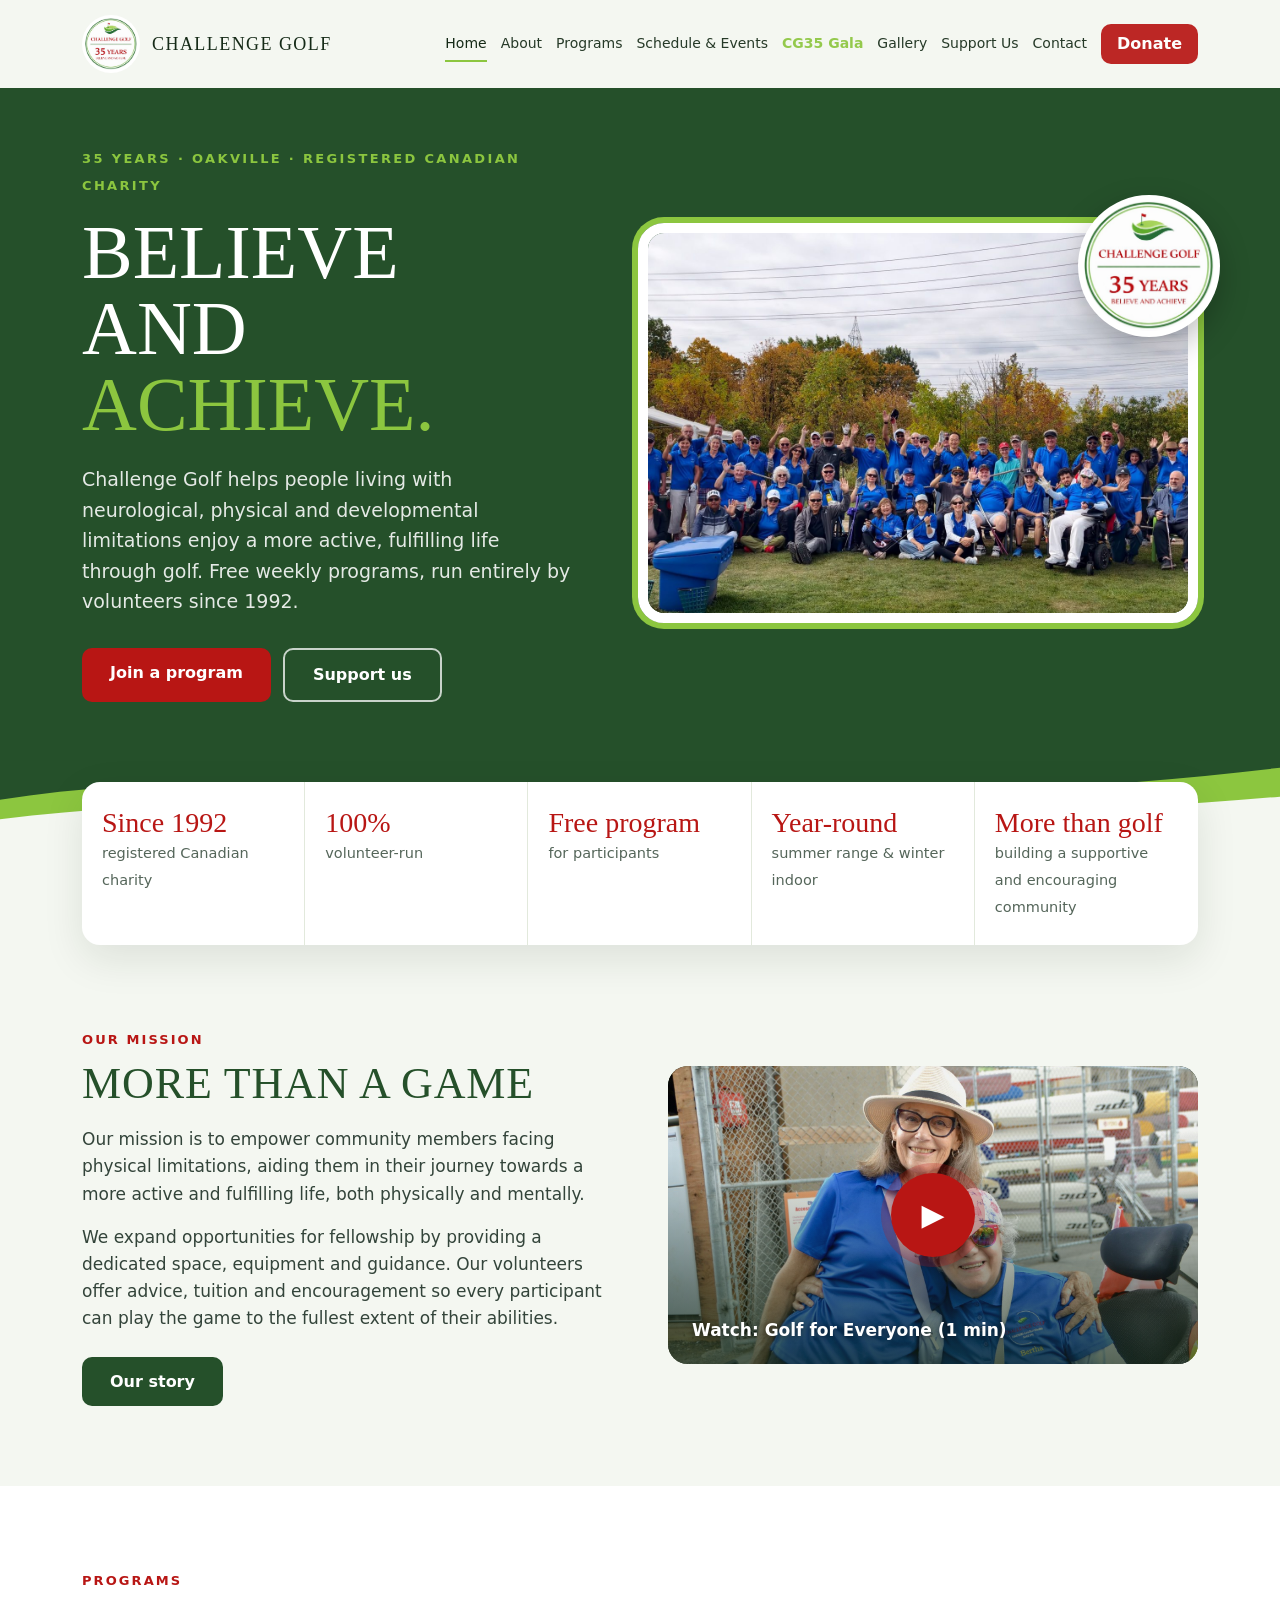
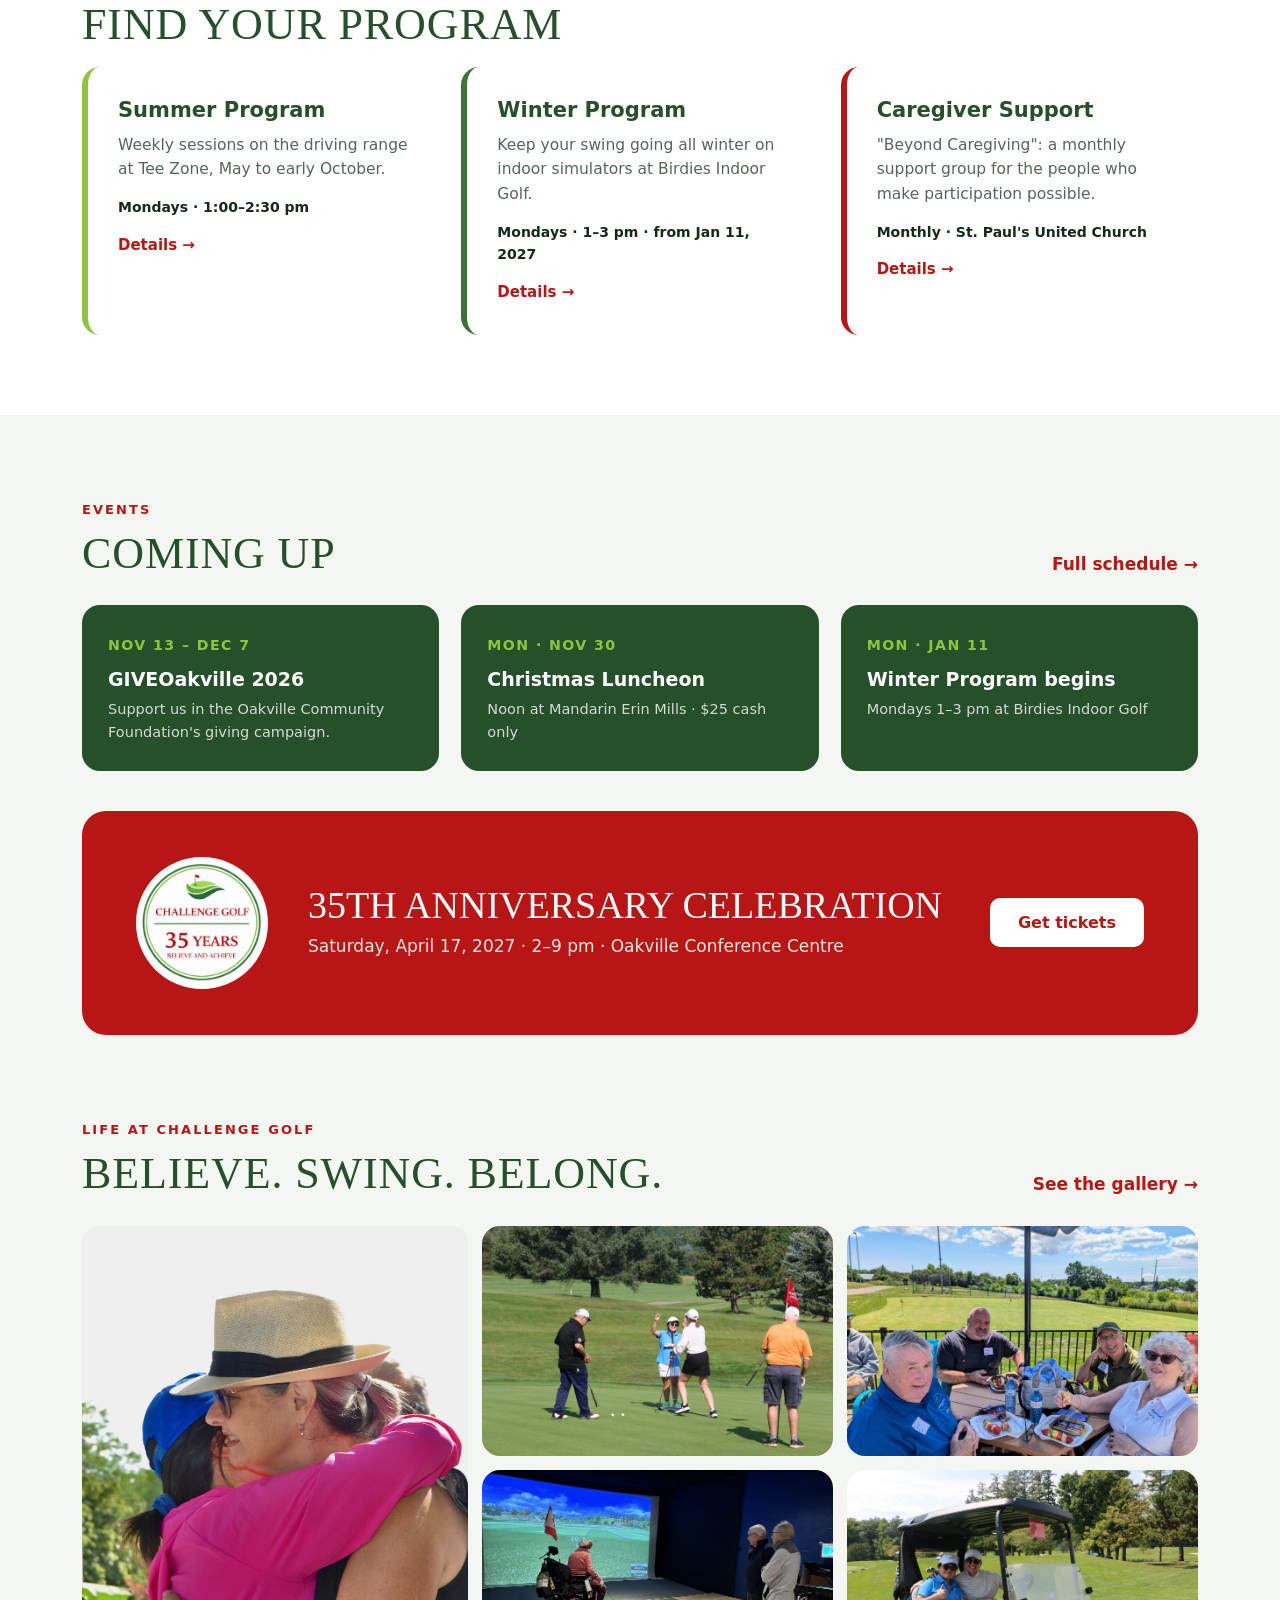
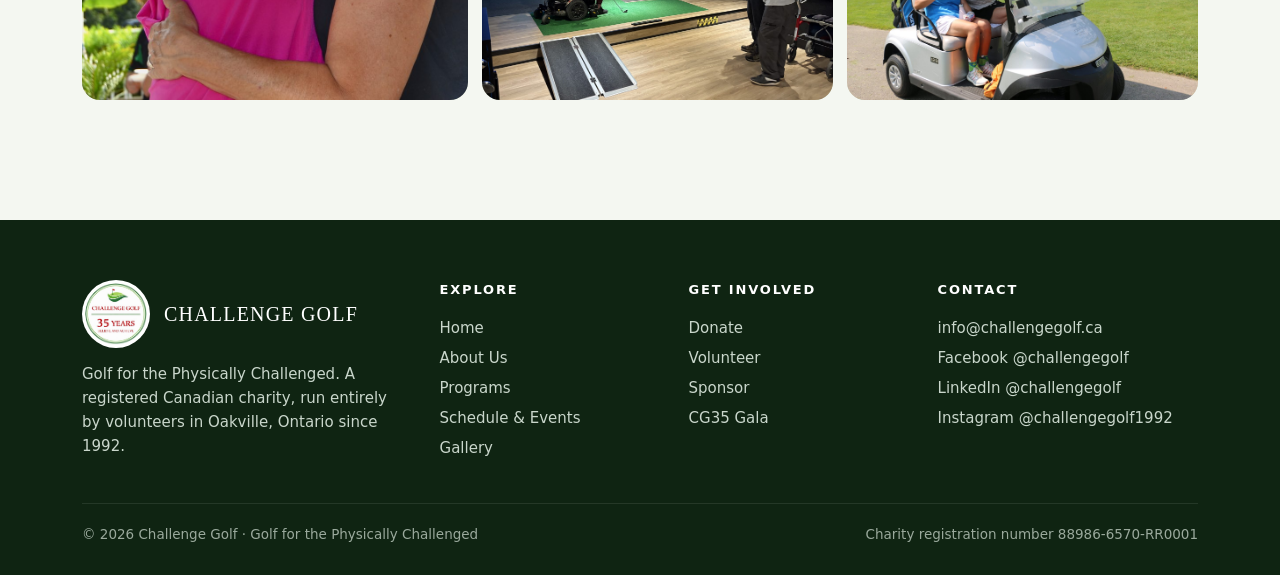
==== cgsite 10/index.html @ 6c218725 "Sticky top menu on all pages" ====
<!doctype html><html lang="en"><head><meta charset="utf-8"><meta name="viewport" content="width=device-width,initial-scale=1">
<title>Challenge Golf | Golf for the Physically Challenged, Oakville</title><meta name="description" content="Free, volunteer-led golf for adults with physical challenges in Oakville since 1992."><link rel="icon" href="img/logo.jpg"><link rel="stylesheet" href="css/style.css"></head>
<body><header class="sitehead" id="sitehead"><a class="skip" href="#main">Skip to content</a>
<div class="wrap nav"><a class="brand" href="index.html"><span class="seal"><img src="img/logo.jpg" alt="Challenge Golf 35 Years logo"></span>Challenge Golf</a>
<nav class="links" id="menu" aria-label="Main"><a href="index.html" class="on ">Home</a><a href="about.html" class="">About</a><a href="programs.html" class="">Programs</a><a href="events.html" class="">Schedule & Events</a><a href="cg35.html" class="hl">CG35 Gala</a><a href="gallery.html" class="">Gallery</a><a href="support.html" class="">Support Us</a><a href="contact.html" class="">Contact</a><a class="btn btn-red" href="support.html#donate">Donate</a></nav>
<button class="burger" aria-label="Open menu" onclick="document.getElementById('menu').classList.toggle('open')">
<svg width="30" height="30" viewBox="0 0 24 24"><path d="M4 7h16M4 12h16M4 17h16" stroke="#fff" stroke-width="2" stroke-linecap="round"/></svg></button></div></header><div class="top"><div class="wrap hero"><div><span class="kicker">35 years · Oakville · Registered Canadian charity</span>
<h1>Believe<br>and <b>achieve.</b></h1>
<p>Challenge Golf helps people living with neurological, physical and developmental limitations enjoy a more active, fulfilling life through golf. Free weekly programs, run entirely by volunteers since 1992.</p>
<div class="btns"><a class="btn btn-red" href="programs.html">Join a program</a><a class="btn btn-ghost" href="support.html">Support us</a></div></div>
<div class="ring"><div class="ph"><img src="img/photos/group-teezone.jpg" alt="Challenge Golf members waving at Tee Zone"></div><div class="s"><img src="img/logo.jpg" alt="Challenge Golf 35 Years: Believe and Achieve"></div></div></div></div><div class="swoosh"><svg viewBox="0 0 1440 140" preserveAspectRatio="none" aria-hidden="true">
<path d="M0 90 C360 10 760 150 1440 40 V140 H0Z" fill="#8cc63f"/><path d="M0 120 C420 50 820 160 1440 85 V140 H0Z" fill="#f4f7f1"/></svg></div><main id="main"><div class="wrap"><div class="stats"><div><b>Since 1992</b><span>registered Canadian charity</span></div><div><b>100%</b><span>volunteer-run</span></div>
<div><b>Free program</b><span>for participants</span></div><div><b>Year-round</b><span>summer range & winter indoor</span></div><div><b>More than golf</b><span>building a supportive and encouraging community</span></div></div></div>

<section id="mission"><div class="wrap split"><div><span class="sec-k">Our mission</span><h2>More than a game</h2>
<div class="prose"><p>Our mission is to empower community members facing physical limitations, aiding them in their journey towards a more active and fulfilling life, both physically and mentally.</p>
<p>We expand opportunities for fellowship by providing a dedicated space, equipment and guidance. Our volunteers offer advice, tuition and encouragement so every participant can play the game to the fullest extent of their abilities.</p></div>
<div class="btns" style="margin-top:24px"><a class="btn btn-green" href="about.html">Our story</a></div></div>
<a class="video" href="https://www.youtube.com/watch?v=BDqtwIrgS60" data-yt="BDqtwIrgS60" aria-label="Play video: Golf for Everyone"><img src="img/photos/hero-friends.jpg" alt="Two Challenge Golf members smiling"><span class="play" aria-hidden="true">▶</span><span class="cap">Watch: Golf for Everyone (1 min)</span></a></div></section>

<section class="white"><div class="wrap"><span class="sec-k">Programs</span><h2>Find your program</h2>
<div class="grid3">
<div class="card"><h3>Summer Program</h3><p>Weekly sessions on the driving range at Tee Zone, May to early October.</p><div class="m">Mondays · 1:00–2:30 pm</div><a class="more" href="programs.html#summer">Details →</a></div>
<div class="card g"><h3>Winter Program</h3><p>Keep your swing going all winter on indoor simulators at Birdies Indoor Golf.</p><div class="m">Mondays · 1–3 pm · from Jan 11, 2027</div><a class="more" href="programs.html#winter">Details →</a></div>
<div class="card r"><h3>Caregiver Support</h3><p>"Beyond Caregiving": a monthly support group for the people who make participation possible.</p><div class="m">Monthly · St. Paul's United Church</div><a class="more" href="programs.html#caregivers">Details →</a></div>
</div></div></section>

<section><div class="wrap"><div style="display:flex;justify-content:space-between;align-items:end;flex-wrap:wrap;gap:16px"><div><span class="sec-k">Events</span><h2 style="margin-bottom:0">Coming up</h2></div><a class="more" style="color:var(--red);font-weight:700" href="events.html">Full schedule →</a></div>
<div class="ev" style="margin-top:26px">
<a href="events.html"><small>NOV 13 – DEC 7</small><h4>GIVEOakville 2026</h4><p>Support us in the Oakville Community Foundation's giving campaign.</p></a>
<a href="events.html#christmas"><small>MON · NOV 30</small><h4>Christmas Luncheon</h4><p>Noon at Mandarin Erin Mills · $25 cash only</p></a>
<a href="programs.html#winter"><small>MON · JAN 11</small><h4>Winter Program begins</h4><p>Mondays 1–3 pm at Birdies Indoor Golf</p></a>
</div><div style="margin-top:40px"><div class="banner"><span class="seal"><img src="img/logo.jpg" alt=""></span>
<div><h3>35th Anniversary Celebration</h3><p>Saturday, April 17, 2027 · 2–9 pm · Oakville Conference Centre</p></div>
<a class="btn" href="https://ocf.fcsuite.com/erp/donate/list/event?event_date_id=2274" target="_blank" rel="noopener">Get tickets</a></div></div></div></section>

<section style="padding-top:0"><div class="wrap"><div style="display:flex;justify-content:space-between;align-items:end;flex-wrap:wrap;gap:16px"><div><span class="sec-k">Life at Challenge Golf</span><h2 style="margin-bottom:0">Believe. Swing. Belong.</h2></div><a style="color:var(--red);font-weight:700" href="gallery.html">See the gallery →</a></div>
<div class="mosaic"><div class="m1"><div class="photo" style="height:100%"><img src="img/photos/hug.jpg" alt="mosaic swing" style="width:100%;height:100%;object-fit:cover;object-position:50% 35%"></div></div><div class="m2"><div class="photo" style="height:100%"><img src="img/photos/high-five.jpg" alt="m high five" style="width:100%;height:100%;object-fit:cover;object-position:50% 45%"></div></div><div class="m3"><div class="photo" style="height:100%"><img src="img/photos/bbq-table.jpg" alt="m bbq" style="width:100%;height:100%;object-fit:cover;object-position:50% 45%"></div></div><div class="m4"><div class="photo" style="height:100%"><img src="img/photos/winter-ramp.jpg" alt="m winter" style="width:100%;height:100%;object-fit:cover;object-position:45% 55%"></div></div><div class="m5"><div class="photo" style="height:100%"><img src="img/photos/cart-friends.jpg" alt="m cart" style="width:100%;height:100%;object-fit:cover;object-position:50% 45%"></div></div></div></div></section>

</main><footer><div class="wrap"><div class="cols">
<div><div class="fbrand"><span class="seal"><img src="img/logo.jpg" alt=""></span>Challenge Golf</div>
<p style="margin-top:14px;max-width:320px">Golf for the Physically Challenged. A registered Canadian charity, run entirely by volunteers in Oakville, Ontario since 1992.</p></div>
<div><h5>Explore</h5><a href="index.html">Home</a><a href="about.html">About Us</a><a href="programs.html">Programs</a><a href="events.html">Schedule &amp; Events</a><a href="gallery.html">Gallery</a></div>
<div><h5>Get involved</h5><a href="support.html#donate">Donate</a><a href="support.html#volunteer">Volunteer</a><a href="support.html#sponsor">Sponsor</a><a href="cg35.html">CG35 Gala</a></div>
<div><h5>Contact</h5><a href="mailto:info@challengegolf.ca">info@challengegolf.ca</a><a href="https://www.facebook.com/profile.php?id=61550304226608" target="_blank" rel="noopener">Facebook @challengegolf</a><a href="https://www.linkedin.com/company/challengegolf" target="_blank" rel="noopener">LinkedIn @challengegolf</a><a href="https://www.instagram.com/challengegolf1992" target="_blank" rel="noopener">Instagram @challengegolf1992</a></div>
</div><div class="legal"><span>© 2026 Challenge Golf · Golf for the Physically Challenged</span><span>Charity registration number 88986-6570-RR0001</span></div></div></footer><script>
(function(){var h=document.getElementById('sitehead');function f(){h.classList.toggle('scrolled',window.scrollY>40)}window.addEventListener('scroll',f,{passive:true});f();})();
document.querySelectorAll('.video[data-yt]').forEach(function(v){v.addEventListener('click',function(e){
 e.preventDefault();var f=document.createElement('iframe');
 f.src='https://www.youtube-nocookie.com/embed/'+v.dataset.yt+'?autoplay=1&rel=0';
 f.title=v.getAttribute('aria-label');f.allow='autoplay; encrypted-media; picture-in-picture; fullscreen';f.allowFullscreen=true;
 v.classList.add('playing');v.replaceChildren(f);});});
</script></body></html>
---- cgsite 10/css/style.css ----
/* Challenge Golf — "Bold Green" theme. Colours sampled from the 35th logo. */
:root{
  --red:#b81614; --red-d:#8f100f; --green:#3c7437; --green-d:#25502a; --lime:#8cc63f;
  --bg:#f4f7f1; --ink:#152a17; --muted:#55665a; --line:#e2e9dc; --white:#fff;
  --serif:'TeX Gyre Termes','Times New Roman',Georgia,serif;
  --sans:Inter,system-ui,-apple-system,'Segoe UI',Roboto,sans-serif;
}
*{box-sizing:border-box;margin:0;padding:0}
html{scroll-behavior:smooth}
body{font-family:var(--sans);background:var(--bg);color:var(--ink);line-height:1.6;font-size:17px}
a{color:inherit;text-decoration:none}
img{max-width:100%;display:block}
.wrap{max-width:1180px;margin:0 auto;padding:0 32px}
.skip{position:absolute;left:-999px}.skip:focus{left:16px;top:16px;background:#fff;padding:8px 12px;z-index:99}

/* buttons */
.btn{display:inline-block;padding:15px 28px;border-radius:10px;font-weight:700;font-size:16px;line-height:1.2;transition:transform .15s,background .15s}
.btn:hover{transform:translateY(-1px)}
.btn-red{background:var(--red);color:#fff}.btn-red:hover{background:var(--red-d)}
.btn-ghost{border:2px solid rgba(255,255,255,.75);color:#fff}
.btn-green{background:var(--green-d);color:#fff}
.btn-outline{border:2px solid var(--green);color:var(--green-d)}
.btns{display:flex;gap:12px;flex-wrap:wrap}

/* header */
.top{background:var(--green-d);color:#fff}
.nav{display:flex;justify-content:space-between;align-items:center;height:88px;gap:20px}
.brand{display:flex;align-items:center;gap:14px;font-family:var(--serif);font-size:22px;letter-spacing:.08em;text-transform:uppercase;white-space:nowrap}
.brand .seal{flex:none;background:#fff;border-radius:50%;padding:3px}
.brand img{width:58px;height:58px;border-radius:50%}
.links{display:flex;gap:24px;align-items:center;font-size:15px;font-weight:500}
.links a{opacity:.92;padding:6px 0;border-bottom:2px solid transparent}
.links a:hover,.links a.on{opacity:1;border-color:var(--lime)}
.links a.hl{color:var(--lime);font-weight:700}
.links .btn{padding:11px 22px;border:0}
.burger{display:none;background:none;border:0;color:#fff;cursor:pointer}

/* home hero */
.hero{display:grid;grid-template-columns:1.1fr 1fr;gap:50px;align-items:center;padding-top:56px;padding-bottom:130px}
.kicker{color:var(--lime);font-weight:700;letter-spacing:.18em;font-size:13px;text-transform:uppercase}
.hero h1{font-family:var(--serif);font-size:76px;line-height:1;font-weight:400;text-transform:uppercase;margin:16px 0 0}
.hero h1 b{color:var(--lime);font-weight:400}
.hero p{font-size:19px;opacity:.88;max-width:490px;margin:22px 0 32px}
.ring{position:relative;width:470px;height:470px;margin-left:auto}
.ring .ph{position:absolute;inset:0;border-radius:50%;overflow:hidden;border:10px solid #fff;box-shadow:0 0 0 6px var(--lime)}
.ring .s{position:absolute;right:-18px;top:-10px;background:#fff;border-radius:50%;padding:6px;box-shadow:0 12px 30px rgba(0,0,0,.25)}
.ring .s img{width:150px;height:150px;border-radius:50%}

/* inner page hero */
.phero{padding-top:46px;padding-bottom:120px}
.phero h1{font-family:var(--serif);font-size:58px;font-weight:400;text-transform:uppercase;line-height:1.05;margin-top:10px}
.phero p{font-size:19px;opacity:.88;max-width:640px;margin-top:14px}
.crumb{font-size:14px;opacity:.7}

.swoosh{height:90px;margin-top:-90px;position:relative}
.swoosh svg{display:block;width:100%;height:100%}

/* photo placeholder */
.photo{position:relative;overflow:hidden;background:#dfead3}
.photo svg{width:100%;height:100%;display:block}
.photo .tag{position:absolute;left:50%;bottom:14px;transform:translateX(-50%);background:rgba(255,255,255,.92);color:var(--ink);font-size:12px;padding:5px 12px;border-radius:99px;white-space:nowrap}

/* stats */
.stats{display:grid;grid-template-columns:repeat(5,1fr);background:#fff;border-radius:18px;margin-top:-50px;position:relative;box-shadow:0 14px 40px rgba(21,42,23,.1)}
.stats div{padding:24px 20px;border-right:1px solid var(--line)}.stats div:last-child{border:0}
.stats b{display:block;font-family:var(--serif);font-size:28px;color:var(--red);font-weight:400;line-height:1.2;white-space:nowrap}
.stats span{font-size:14.5px;color:var(--muted)}

/* sections */
section{padding:80px 0}
.sec-k{color:var(--red);font-weight:700;letter-spacing:.16em;font-size:13px;text-transform:uppercase}
h2{font-family:var(--serif);font-size:44px;font-weight:400;text-transform:uppercase;color:var(--green-d);line-height:1.1;margin:8px 0 18px;letter-spacing:.02em}
h3{color:var(--green-d);font-size:21px;line-height:1.3}
.lead{font-size:19px;color:var(--muted);max-width:720px}
.prose p{margin-bottom:16px;color:#33443a}
.prose p:last-child{margin-bottom:0}
.split{display:grid;grid-template-columns:1fr 1fr;gap:56px;align-items:center}
.split.top-align{align-items:start}
.rounded{border-radius:22px;overflow:hidden}
.white{background:#fff}
.center{text-align:center}.center .lead{margin:0 auto}

/* cards */
.grid3{display:grid;grid-template-columns:repeat(3,1fr);gap:22px}
.grid2{display:grid;grid-template-columns:repeat(2,1fr);gap:22px}
.card{background:#fff;border-radius:18px;padding:30px;border-left:6px solid var(--lime)}
.card.g{border-color:var(--green)}.card.r{border-color:var(--red)}
.card p{color:var(--muted);font-size:15.5px;margin:8px 0 14px}
.card .m{font-size:14px;font-weight:700}
.card .more{display:inline-block;margin-top:14px;color:var(--red);font-weight:700;font-size:15px}

.pcard{background:#fff;border-radius:22px;overflow:hidden;display:grid;grid-template-columns:420px 1fr;margin-bottom:28px}
.pcard .photo{min-height:340px}
.pcard .body{padding:40px}
.pcard h3{font-family:var(--serif);font-size:32px;font-weight:400;text-transform:uppercase}
.facts{display:grid;gap:10px;margin:18px 0 22px}
.facts div{display:grid;grid-template-columns:110px 1fr;font-size:16px}
.facts dt,.facts em{font-style:normal;color:var(--red);font-weight:700;font-size:13px;letter-spacing:.1em;text-transform:uppercase;padding-top:3px}

.chip{display:inline-block;background:#eaf4dc;color:var(--green-d);font-weight:700;font-size:13px;border-radius:99px;padding:5px 12px}
.chip.red{background:#fbe5e4;color:var(--red)}

/* events */
.ev{display:grid;grid-template-columns:repeat(3,1fr);gap:22px}
.ev a,.ev div.e{background:var(--green-d);color:#fff;border-radius:18px;padding:26px;display:block}
.ev small{color:var(--lime);font-weight:700;letter-spacing:.1em}
.ev h4{font-size:19px;margin:6px 0 4px}.ev p{opacity:.8;font-size:14.5px}
.erow{background:#fff;border-radius:20px;display:grid;grid-template-columns:120px 1fr 300px;gap:30px;padding:30px;margin-bottom:20px;align-items:center}
.date{background:var(--green-d);color:#fff;border-radius:16px;text-align:center;padding:14px 0}
.date small{display:block;color:var(--lime);font-weight:700;letter-spacing:.14em;font-size:13px}
.date b{font-family:var(--serif);font-size:40px;font-weight:400;line-height:1.1}
.date span{display:block;font-size:12px;opacity:.75}
.erow h3{font-family:var(--serif);font-size:28px;font-weight:400;text-transform:uppercase}
.erow p{color:var(--muted);margin-top:6px}
.erow .photo{height:170px;border-radius:14px}

/* banner */
.banner{background:var(--red);color:#fff;border-radius:24px;padding:46px 54px;display:grid;grid-template-columns:auto 1fr auto;gap:40px;align-items:center}
.banner .seal{justify-self:start;width:max-content;background:#fff;border-radius:50%;padding:6px}.banner .seal img{width:120px;height:120px;border-radius:50%}
.banner h3{color:#fff;font-family:var(--serif);font-size:38px;font-weight:400;text-transform:uppercase;line-height:1.1}
.banner p{opacity:.9;margin-top:6px}
.banner .btn{background:#fff;color:var(--red)}
.banner.green{background:var(--green-d)}
.banner.green .btn{background:var(--red);color:#fff}

/* CG35 */
.cg-hero{display:grid;grid-template-columns:auto 1fr;gap:56px;align-items:center;padding-top:40px;padding-bottom:120px}
.cg-hero .seal{background:#fff;border-radius:50%;padding:10px;box-shadow:0 0 0 6px var(--lime)}
.cg-hero .seal img{width:260px;height:260px;border-radius:50%}
.ticket{background:#fff;border-radius:20px;padding:34px;box-shadow:0 14px 40px rgba(21,42,23,.08)}
.ticket .row{display:flex;justify-content:space-between;padding:14px 0;border-bottom:1px solid var(--line)}
.ticket .row:last-of-type{border:0}
.ticket .row span{color:var(--muted)}
.tiers{display:grid;grid-template-columns:repeat(4,1fr);gap:18px}
.tier{background:#fff;border-radius:18px;padding:26px;border-top:6px solid var(--lime)}
.tier:nth-child(2){border-color:#c0c0c0}.tier:nth-child(3){border-color:#d4a73c}.tier:nth-child(4){border-color:var(--red)}
.tier b{display:block;font-family:var(--serif);font-size:24px;font-weight:400;color:var(--green-d);text-transform:uppercase}
.tier p{color:var(--muted);font-size:15px;margin-top:6px}

/* gallery */
.albums{display:grid;grid-template-columns:repeat(3,1fr);gap:22px}
.album{background:#fff;border-radius:18px;overflow:hidden}
.album .photo{height:220px}
.album .b{padding:20px 22px}
.album .b span{color:var(--muted);font-size:14.5px}
.video{position:relative;isolation:isolate;border-radius:20px;overflow:hidden;background:#0f2412;aspect-ratio:16/9;display:grid;place-items:center;color:#fff}
.video .play{width:84px;height:84px;border-radius:50%;background:var(--red);display:grid;place-items:center;font-size:30px;box-shadow:0 0 0 10px rgba(184,22,20,.25)}
.video .cap{position:absolute;left:24px;bottom:20px;font-weight:600}

/* support */
.help{display:grid;grid-template-columns:repeat(4,1fr);gap:20px}
.help a{background:#fff;border-radius:18px;padding:28px;display:block;border-top:6px solid var(--lime)}
.help a:nth-child(1){border-color:var(--red)}
.help .ic{width:52px;height:52px;border-radius:50%;background:#eaf4dc;display:grid;place-items:center;margin-bottom:14px}
.help p{color:var(--muted);font-size:15px;margin-top:6px}
.why{display:grid;grid-template-columns:repeat(3,1fr);gap:22px;margin-top:26px}
.why div{background:#f4f7f1;border-radius:16px;padding:24px}
.why b{color:var(--green-d);display:block;margin-bottom:4px}
.why span{color:var(--muted);font-size:15px}
ul.ticks{list-style:none;display:grid;gap:10px;margin:16px 0}
ul.ticks li{padding-left:30px;position:relative;color:#33443a}
ul.ticks li:before{content:"";position:absolute;left:0;top:6px;width:16px;height:16px;border-radius:50%;background:var(--lime);box-shadow:inset 0 0 0 4px #fff,0 0 0 2px var(--lime)}
.logos{display:grid;grid-template-columns:repeat(5,1fr);gap:16px}
.logos div{background:#fff;border-radius:14px;height:120px;display:grid;place-items:center;padding:14px}
.logos img{max-height:86px;width:auto;object-fit:contain}
.logos div.txt{font-family:var(--serif);color:var(--green-d);font-size:19px;text-align:center}

/* board */
.board{display:grid;grid-template-columns:repeat(4,1fr);gap:14px;margin-top:26px}
.board div{background:#fff;border-radius:14px;padding:18px 20px;font-weight:600}
.board small{display:block;color:var(--muted);font-weight:500;font-size:13.5px}
.timeline{border-left:3px solid var(--lime);margin-left:10px;padding-left:30px;display:grid;gap:26px}
.timeline div{position:relative}
.timeline div:before{content:"";position:absolute;left:-40px;top:4px;width:17px;height:17px;border-radius:50%;background:var(--green-d);box-shadow:0 0 0 4px var(--bg)}
.timeline b{font-family:var(--serif);font-size:26px;color:var(--red);font-weight:400;display:block;line-height:1.1}
.timeline p{color:#33443a;margin-top:4px}

/* contact */
form{display:grid;gap:14px}
.f{background:#fff;border:1px solid var(--line);border-radius:12px;padding:15px 16px;color:#8c998f;font-size:15.5px}
.f.tall{height:140px}
.f2{display:grid;grid-template-columns:1fr 1fr;gap:14px}
.info div{padding:16px 0;border-bottom:1px solid var(--line)}
.info small{display:block;color:var(--red);font-weight:700;font-size:12.5px;letter-spacing:.12em;text-transform:uppercase}
.map{border-radius:20px;overflow:hidden;height:300px;background:#dfead3;position:relative}

/* footer */
footer{background:#0f2412;color:#c9d6cb;padding:60px 0 30px;font-size:15px;margin-top:40px}
footer .cols{display:grid;grid-template-columns:1.5fr 1fr 1fr 1.2fr;gap:32px}
footer h5{color:#fff;font-size:13px;letter-spacing:.14em;text-transform:uppercase;margin-bottom:12px}
footer a{display:block;padding:3px 0}
footer .fbrand{display:flex;gap:14px;align-items:center;color:#fff;font-family:var(--serif);font-size:20px;text-transform:uppercase;letter-spacing:.06em}
footer .fbrand .seal{flex:none;background:#fff;border-radius:50%;padding:3px}
footer .fbrand img{width:62px;height:62px;border-radius:50%}
footer .legal{margin-top:40px;padding-top:20px;border-top:1px solid rgba(255,255,255,.12);display:flex;justify-content:space-between;gap:16px;font-size:13.5px;opacity:.75}
.note{display:inline-block;background:#fff6db;border:1px dashed #d4a73c;color:#7a5a1e;font-size:13px;padding:4px 10px;border-radius:8px}

/* phones & tablets */
@media (max-width:1180px){
  .links{display:none}.burger{display:block}
  .links.open{display:flex;position:absolute;top:88px;left:0;right:0;background:var(--green-d);flex-direction:column;align-items:flex-start;padding:20px 32px 30px;z-index:20}
}
@media (max-width:1000px){.stats b{white-space:normal;font-size:24px}.stats div{padding:20px 16px}}
@media (max-width:760px){
  body{font-size:16px}
  .wrap{padding:0 20px}
  .nav{height:74px}.brand{font-size:17px}.brand img{width:46px;height:46px}
  .hero{grid-template-columns:1fr;padding-top:30px;padding-bottom:110px;gap:36px}
  .hero h1{font-size:46px}.hero p{font-size:17px}
  .ring{width:300px;height:300px;margin:0 auto}.ring .s img{width:100px;height:100px}
  .phero{padding-top:30px;padding-bottom:100px}.phero h1{font-size:38px}
  .stats{grid-template-columns:1fr 1fr}.stats div:nth-child(2n){border-right:0}.stats div:last-child{grid-column:1/-1}.stats div{border-bottom:1px solid var(--line)}
  .stats b{font-size:26px;white-space:normal}
  section{padding:56px 0}
  h2{font-size:32px}
  .split,.grid3,.grid2,.ev,.albums,.help,.why,.tiers,.cg-hero{grid-template-columns:1fr;gap:22px}
  .pcard{grid-template-columns:1fr}.pcard .photo{min-height:220px}.pcard .body{padding:28px}
  .erow{grid-template-columns:90px 1fr;gap:18px}.erow .photo{display:none}
  .erow h3{font-size:22px}
  .banner{grid-template-columns:1fr;padding:34px 28px;gap:20px;text-align:left}
  .banner .seal img{width:90px;height:90px}.banner h3{font-size:28px}
  .cg-hero .seal img{width:180px;height:180px}
  .logos{grid-template-columns:repeat(2,1fr)}
  .board{grid-template-columns:1fr 1fr}
  .f2{grid-template-columns:1fr}
  footer .cols{grid-template-columns:1fr 1fr}
  footer .legal{flex-direction:column}
}

/* photo video thumbnails, mosaic, map */
.video img{position:absolute;inset:0;width:100%;height:100%;object-fit:cover;z-index:-2}
.video:after{content:"";position:absolute;inset:0;background:linear-gradient(180deg,rgba(15,36,18,.05) 30%,rgba(15,36,18,.7));z-index:-1}
.video .cap{text-shadow:0 1px 6px rgba(0,0,0,.5)}
.mosaic{display:grid;grid-template-columns:1.1fr 1fr 1fr;grid-template-rows:230px 230px;gap:14px;margin-top:28px}
.mosaic>div{border-radius:18px;overflow:hidden}
.mosaic .m1{grid-row:span 2}
.mosaic .photo{height:100%!important}
.map{height:auto!important;background:none!important;display:grid;gap:14px}
.map .photo{height:240px!important;border-radius:20px}
.maplink{justify-self:start}
@media (max-width:760px){.mosaic{grid-template-columns:1fr 1fr;grid-template-rows:260px 150px 150px}.mosaic .m1{grid-column:span 2;grid-row:auto}.mosaic .m5{display:none}}

/* inner page hero with photo */
.phero.has-img{display:grid;grid-template-columns:1.15fr 1fr;gap:48px;align-items:center;padding-top:34px;padding-bottom:110px}
.phimg{height:300px;border-radius:24px;overflow:hidden;border:6px solid #fff;box-shadow:0 0 0 4px var(--lime),0 20px 40px rgba(0,0,0,.25)}
.phimg img{width:100%;height:100%;object-fit:cover}
.ring .ph img{transform:scale(1.18)}
@media (max-width:760px){.phero.has-img{grid-template-columns:1fr;gap:24px;padding-bottom:96px}.phimg{height:200px}}
/* fixes: seal shape in banners, mobile footer */
.banner .seal,.cg-hero .seal{display:inline-block;width:-moz-fit-content;width:fit-content;justify-self:start;align-self:center;line-height:0}
@media (max-width:760px){footer .cols>div:first-child{grid-column:span 2}footer .fbrand{font-size:18px}}
@media (max-width:760px){.mosaic .m4{grid-column:span 2}.mosaic{grid-template-rows:260px 160px 180px}}

.grid4{display:grid;grid-template-columns:repeat(4,1fr);gap:14px;margin:28px 0 6px}.grid4 .photo{border-radius:16px}
@media (max-width:760px){.grid4{grid-template-columns:1fr 1fr}}

/* playable videos */
a.video{cursor:pointer;color:#fff}
a.video:hover .play{transform:scale(1.08)}
.video .play{transition:transform .15s}
.video.playing{background:#000}
.video.playing:after{display:none}
.video iframe{position:absolute;inset:0;width:100%;height:100%;border:0}

.timeline strong{color:var(--green-d)}
.thanks{max-width:720px;margin:28px auto 6px}.thanks .photo{border-radius:20px}.thanks p{color:var(--muted);margin-top:12px}

/* home hero: wide group photo */
.ring{width:560px;height:400px}
.ring .ph{border-radius:26px;display:block}
.ring .ph img{width:100%;height:100%;object-fit:cover;object-position:50% 85%;transform:none}
.ring .s{right:-22px;top:-28px}.ring .s img{width:130px;height:130px}
@media (max-width:760px){.ring{width:100%;height:240px}.ring .s{right:-6px;top:-22px}.ring .s img{width:84px;height:84px}}

/* ---- Nov 2026 updates ---- */
.board{gap:8px}.board div{padding:10px 16px}
.erow.nophoto{grid-template-columns:120px 1fr}
.tiers.t5{grid-template-columns:repeat(5,1fr)}
.tiers.t5 .tier:nth-child(1){border-color:#d4a73c}.tiers.t5 .tier:nth-child(2){border-color:#c0c0c0}.tiers.t5 .tier:nth-child(3){border-color:#b5793f}.tiers.t5 .tier:nth-child(4){border-color:var(--green-d)}.tiers.t5 .tier:nth-child(5){border-color:var(--lime)}
.tier small{display:block;color:var(--muted);font-size:12.5px;font-weight:700;letter-spacing:.08em;text-transform:uppercase;margin-bottom:4px}
.tier em{display:block;font-style:normal;font-weight:700;color:var(--red);font-size:22px;margin-top:4px}
.vid h3{font-family:var(--serif);font-size:26px;font-weight:400;text-transform:uppercase;color:var(--green-d);margin-top:16px}
.vid p{color:var(--muted);margin-top:6px}
.pgrid{columns:4 240px;column-gap:14px;margin-top:26px}
.pgrid a{display:block;margin-bottom:14px;break-inside:avoid;border-radius:14px;overflow:hidden}
.pgrid img{width:100%;height:auto;display:block;transition:transform .2s}.pgrid a:hover img{transform:scale(1.03)}
.logos{grid-template-columns:repeat(4,1fr);gap:18px}
.logos div{height:160px;padding:18px;box-shadow:0 4px 18px rgba(21,42,23,.06)}
.logos img{max-height:118px;max-width:100%;image-rendering:auto}
input.f,select.f,textarea.f{width:100%;font:inherit;font-size:15.5px;color:#1d2b20;display:block}
input.f::placeholder,textarea.f::placeholder{color:#8c998f}
select.f{appearance:auto}textarea.f{resize:vertical}
input.f:focus,select.f:focus,textarea.f:focus{outline:2px solid var(--lime);border-color:var(--lime)}
form{display:grid;gap:14px}
.sr{position:absolute;width:1px;height:1px;overflow:hidden;clip:rect(0 0 0 0);white-space:nowrap}
.soc a{display:block;margin-top:4px}
@media (max-width:1180px){.tiers.t5{grid-template-columns:repeat(3,1fr)}}
@media (max-width:760px){.tiers.t5{grid-template-columns:1fr}.erow.nophoto{grid-template-columns:90px 1fr}.logos{grid-template-columns:repeat(2,1fr)}.logos div{height:130px}.pgrid{columns:2 140px;column-gap:10px}.pgrid a{margin-bottom:10px}}
@media (max-width:760px){.cg-hero>div{min-width:0}.cg-hero h1{font-size:40px!important;overflow-wrap:anywhere}}
.logos{display:flex;flex-wrap:wrap;justify-content:center}.logos div{flex:0 0 calc(25% - 14px)}
@media (max-width:760px){.logos div{flex:0 0 calc(50% - 9px)}}
/* ---- round 3 ---- */
.zz{position:relative;max-width:960px;margin:40px auto 0}.zz:before{content:"";position:absolute;left:50%;top:0;bottom:0;width:4px;margin-left:-2px;background:var(--lime);border-radius:2px}
.zi{width:50%;position:relative;padding:0 36px 18px}.zi.r{margin-left:50%}
.zi:before{content:"";position:absolute;top:24px;width:18px;height:18px;border-radius:50%;background:var(--green-d);box-shadow:0 0 0 5px #fff}.zi.l:before{right:-9px}.zi.r:before{left:-9px}.zi.l{text-align:right}
.zc{background:#f4f7f1;border-radius:16px;padding:18px 22px}.zc b{font-family:var(--serif);font-size:28px;color:var(--red);font-weight:400;display:block;line-height:1.1}.zc p{color:#33443a;margin-top:6px}.zc strong{color:var(--green-d)}
.board{gap:0 24px}.board div{background:none;padding:5px 0;border-bottom:1px solid var(--line);border-radius:0}
.sched{display:grid;gap:10px;margin-top:12px}.sched div{display:grid;grid-template-columns:150px 1fr;gap:14px;background:#fff;border-radius:12px;padding:12px 16px;border-left:4px solid var(--lime)}.sched b{color:var(--red)}.sched span{color:#33443a}
.tlink{color:var(--red);font-weight:700;white-space:nowrap}
.tiers.t5 .tier:nth-child(1){border-color:var(--red)}.tiers.t5 .tier:nth-child(2){border-color:#d4a73c}.tiers.t5 .tier:nth-child(3){border-color:#c0c0c0}.tiers.t5 .tier:nth-child(4){border-color:var(--green-d)}.tiers.t5 .tier:nth-child(5){border-color:var(--lime)}
.tier b{font-size:22px}
@media (max-width:760px){.zz:before{left:9px}.zi,.zi.r{width:100%;margin-left:0;padding:0 0 16px 36px;text-align:left}.zi.l:before,.zi.r:before{left:0;right:auto}.sched div{grid-template-columns:1fr;gap:2px}}
/* ---- round 4: schedule tiles + donate cards ---- */
.tiles{display:grid;grid-template-columns:repeat(3,1fr);gap:12px;margin-top:26px}
.tile{display:flex;gap:14px;align-items:center;background:#fff;border-radius:14px;padding:12px 14px;scroll-margin-top:20px}
.tile .cal{width:64px;flex:none;border-radius:10px;overflow:hidden;text-align:center;background:#fff;border:1px solid var(--line)}
.tile .cal small{display:block;background:var(--red);color:#fff;font-weight:700;font-size:11px;padding:2px 0;letter-spacing:.1em}
.tile .cal b{display:block;font-family:var(--serif);font-size:26px;font-weight:400;color:var(--green-d);line-height:1.2}
.tile .cal span{display:block;font-size:11px;color:var(--muted);padding-bottom:3px}
.tile h4{color:var(--green-d);font-size:16px}.tile p{color:var(--muted);font-size:14px;margin-top:2px}
.tile.special{background:var(--green-d)}.tile.special h4,.tile.special p{color:#fff}.tile.special .tlink{color:#b9e27a}
.tile.off{opacity:.55}.tile.off .cal small{background:#8c998f}
.tiles.big{grid-template-columns:repeat(2,1fr)}.tiles.big .tile{background:#f4f7f1;padding:18px;align-items:flex-start}
.tiles.big .tile .cal b{font-size:22px}
.legend{margin-top:16px;color:var(--muted);font-size:14px;display:flex;gap:8px;align-items:center;flex-wrap:wrap}.legend .k{width:14px;height:14px;border-radius:4px;background:#fff;border:1px solid var(--line);display:inline-block;margin-left:10px}.legend .k:first-child{margin-left:0}.legend .k.sp{background:var(--green-d)}.legend .k.off{background:#d5dbd6}
.dh{text-align:center;color:var(--green-d);font-size:18px;margin-top:30px}
.why.four{grid-template-columns:repeat(4,1fr);margin-top:16px}
.dA{display:grid;grid-template-columns:1fr 1fr;gap:20px;margin-top:30px}
.pc{background:#f4f7f1;border-radius:20px;padding:30px;border-top:6px solid var(--lime);display:block;transition:transform .15s}.pc:hover{transform:translateY(-3px)}
.pc h3{font-family:var(--serif);font-weight:400;font-size:30px;color:var(--green-d);text-transform:uppercase}.pc p{color:var(--muted);margin:8px 0 18px}
@media (max-width:1000px){.tiles{grid-template-columns:repeat(2,1fr)}.why.four{grid-template-columns:1fr 1fr}}
@media (max-width:760px){.tiles,.tiles.big,.dA,.why.four{grid-template-columns:1fr}}
.links a{white-space:nowrap}
@media (min-width:1181px){.links{gap:18px;font-size:14.5px}.brand{font-size:20px;gap:12px}.brand img{width:52px;height:52px}}
@media (min-width:1181px) and (max-width:1300px){.links{gap:14px;font-size:14px}.brand{font-size:18px}.links .btn{padding:10px 16px}}
.ticket .sched{margin:6px 0 4px}.ticket .sched div{grid-template-columns:118px 1fr;background:#f4f7f1;padding:10px 12px;font-size:14.5px}
@media (min-width:761px) and (max-width:1180px){.ring{width:100%;max-width:560px}.ring .s{right:-6px}}
.logos img{max-height:112px;max-width:88%}
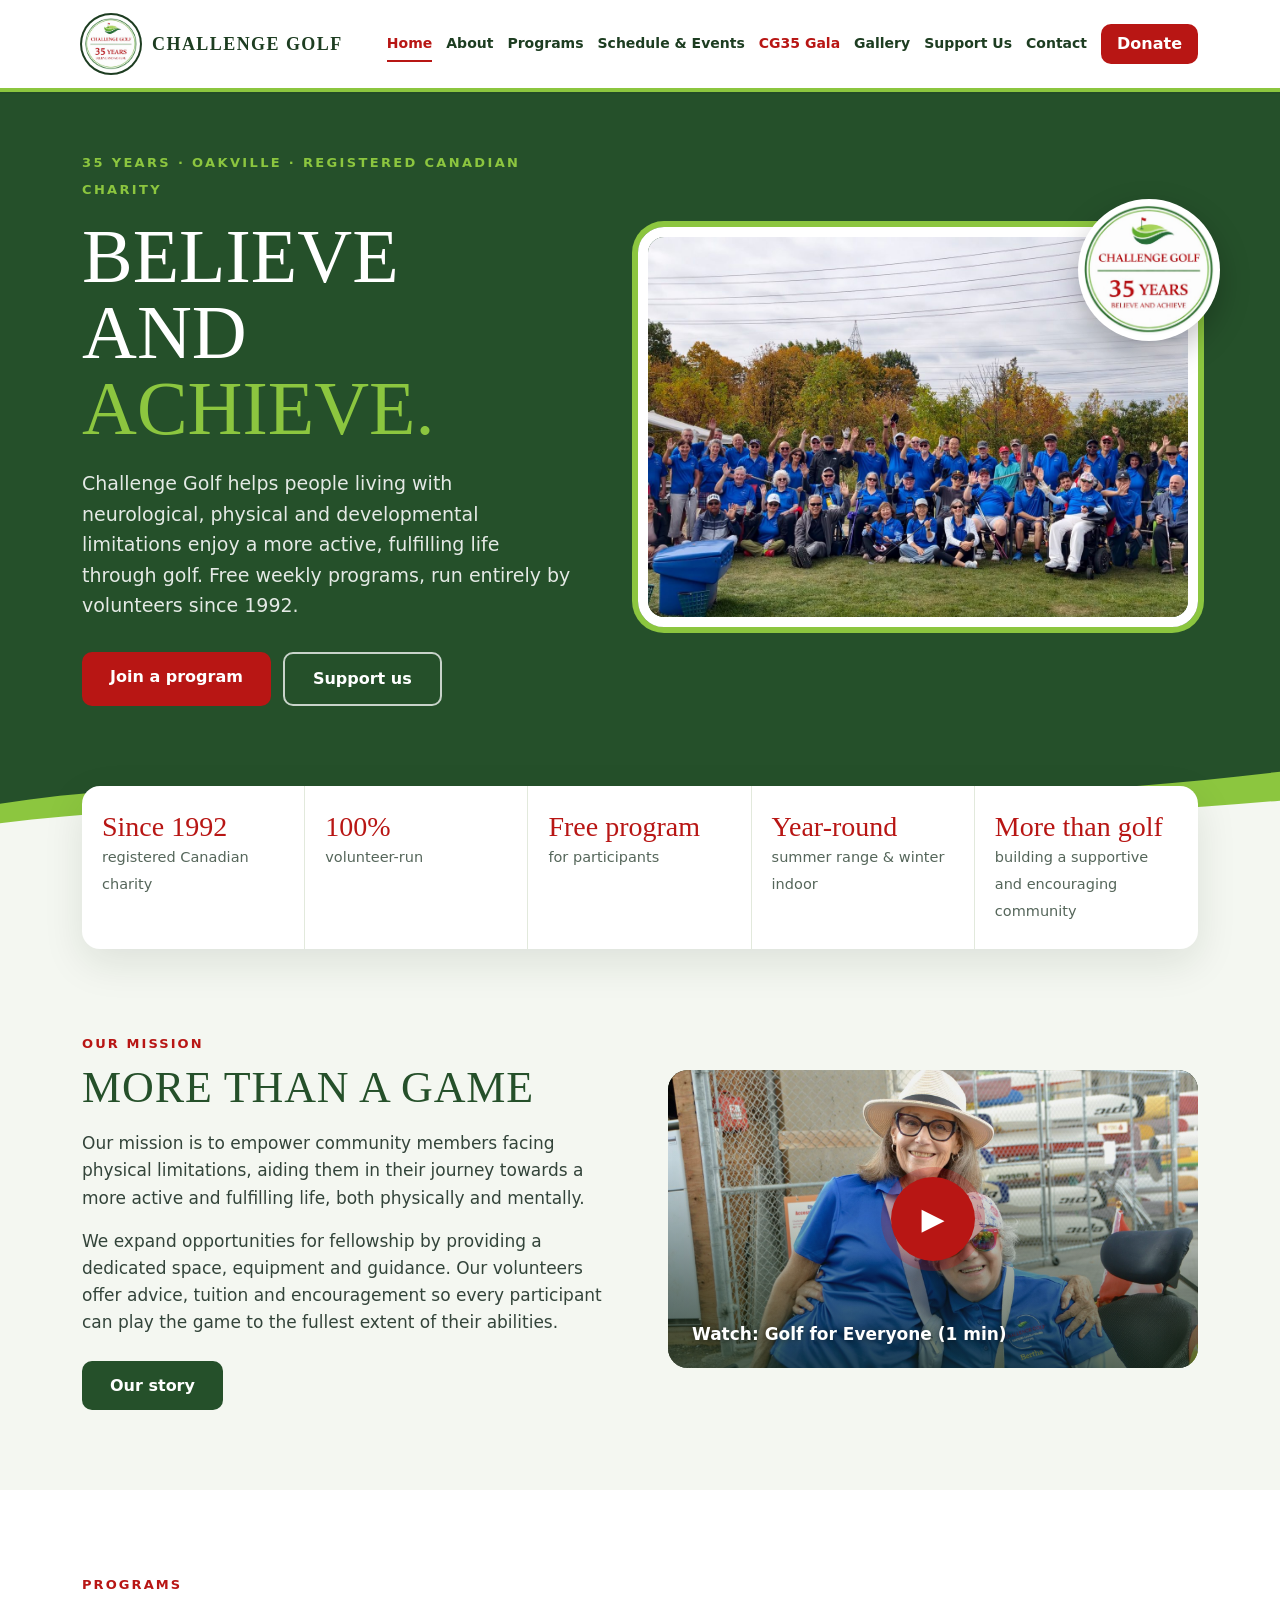
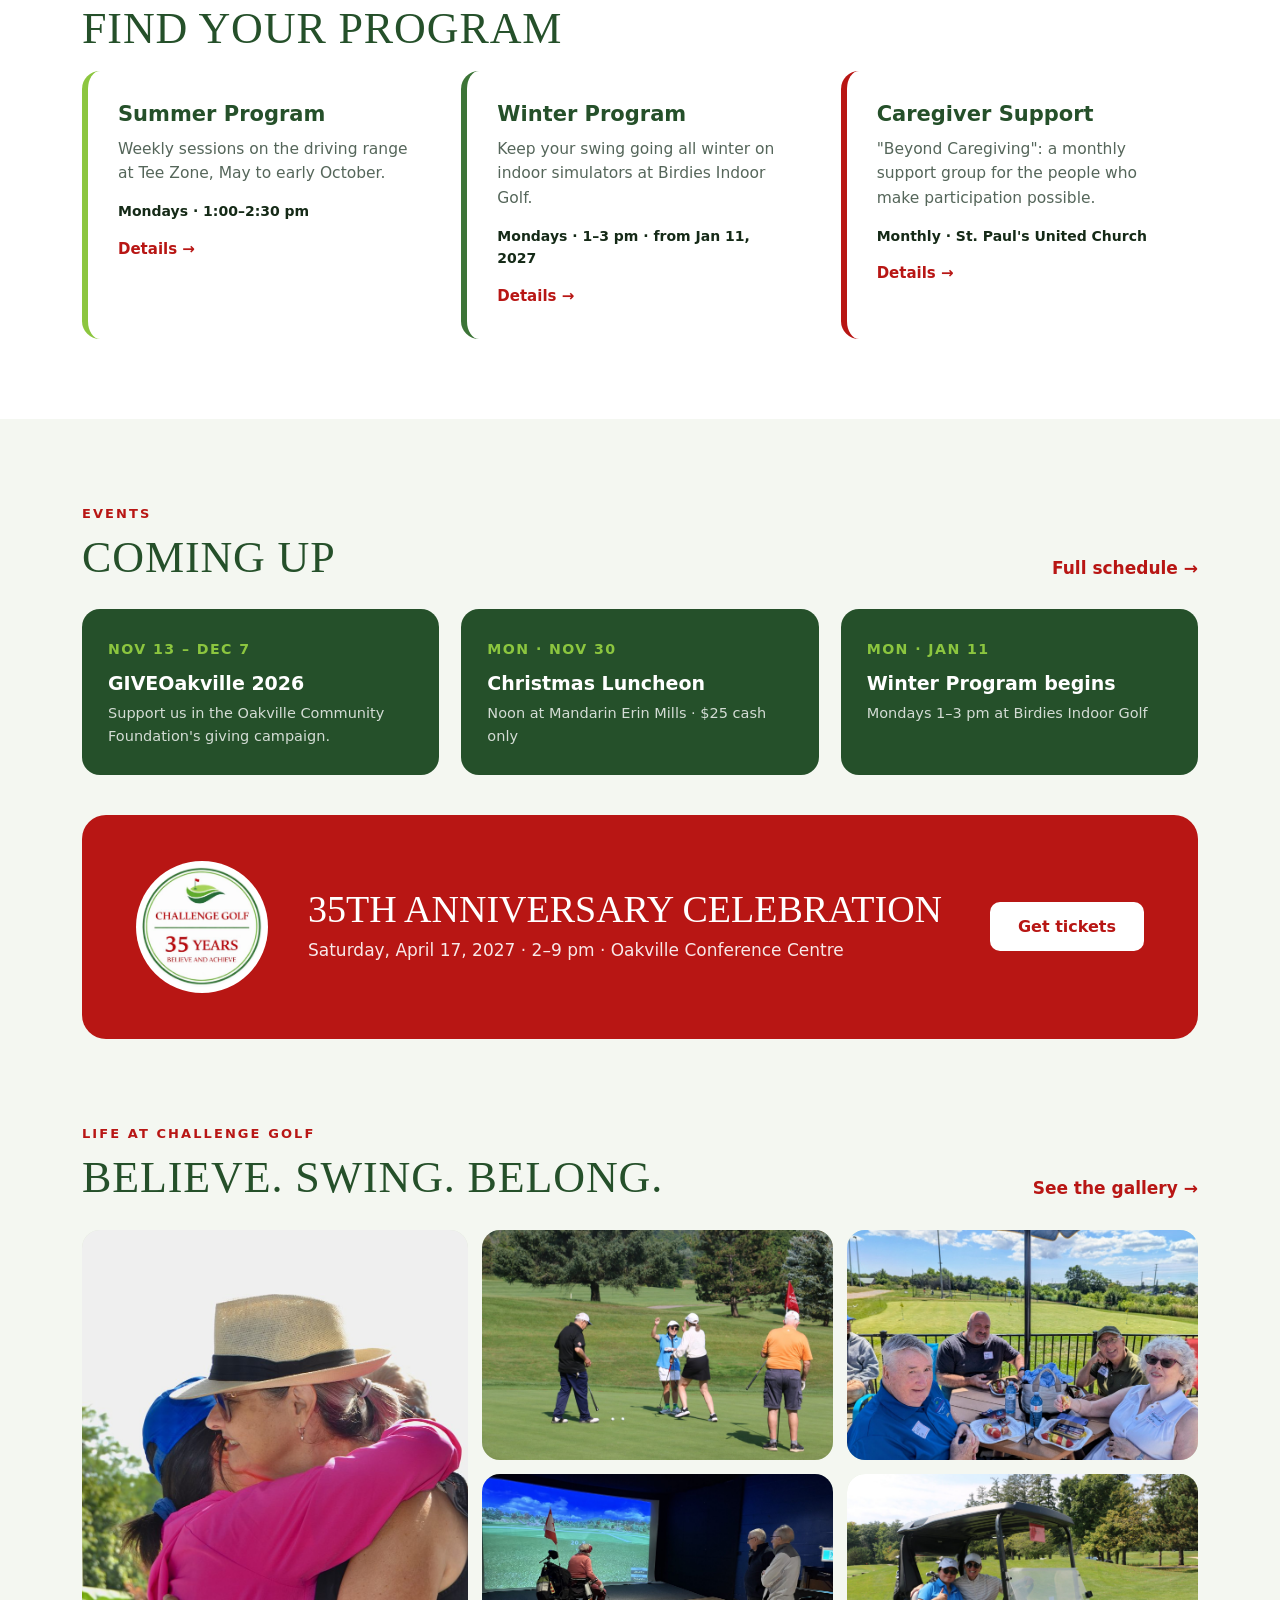
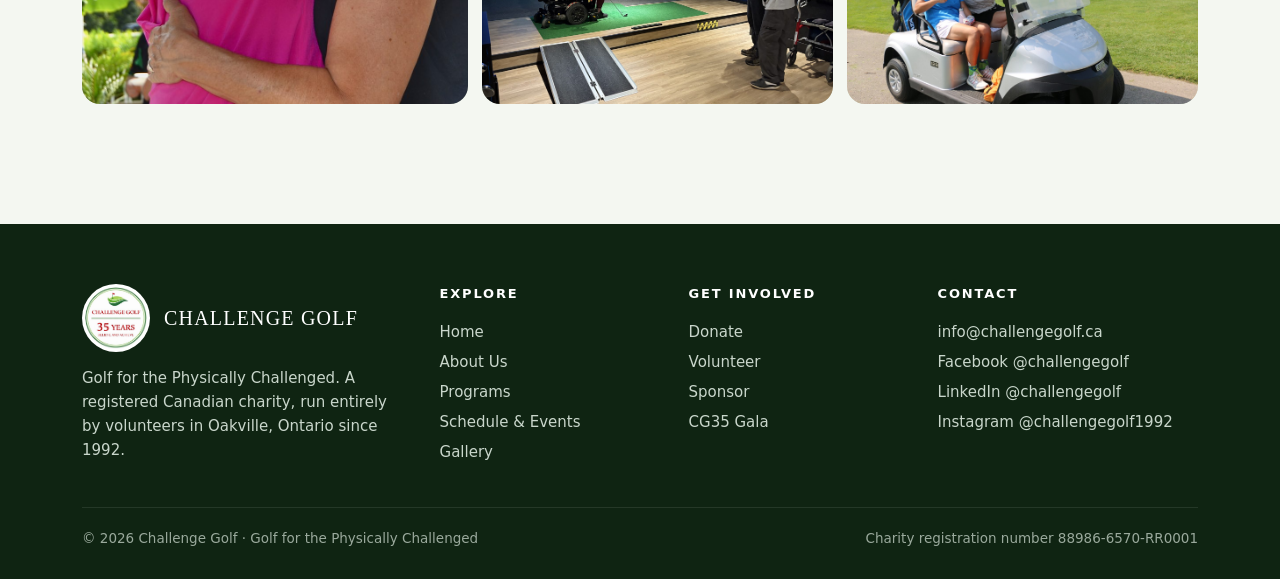
==== commit 22e27290: "Menu colours and always-fresh styles" ====
--- a/cgsite 10/index.html
+++ b/cgsite 10/index.html
@@ -1,10 +1,10 @@
 <!doctype html><html lang="en"><head><meta charset="utf-8"><meta name="viewport" content="width=device-width,initial-scale=1">
-<title>Challenge Golf | Golf for the Physically Challenged, Oakville</title><meta name="description" content="Free, volunteer-led golf for adults with physical challenges in Oakville since 1992."><link rel="icon" href="img/logo.jpg"><link rel="stylesheet" href="css/style.css"></head>
+<title>Challenge Golf | Golf for the Physically Challenged, Oakville</title><meta name="description" content="Free, volunteer-led golf for adults with physical challenges in Oakville since 1992."><link rel="icon" href="img/logo.jpg"><link rel="stylesheet" href="css/style.css?v=202611120558"></head>
 <body><header class="sitehead" id="sitehead"><a class="skip" href="#main">Skip to content</a>
 <div class="wrap nav"><a class="brand" href="index.html"><span class="seal"><img src="img/logo.jpg" alt="Challenge Golf 35 Years logo"></span>Challenge Golf</a>
 <nav class="links" id="menu" aria-label="Main"><a href="index.html" class="on ">Home</a><a href="about.html" class="">About</a><a href="programs.html" class="">Programs</a><a href="events.html" class="">Schedule & Events</a><a href="cg35.html" class="hl">CG35 Gala</a><a href="gallery.html" class="">Gallery</a><a href="support.html" class="">Support Us</a><a href="contact.html" class="">Contact</a><a class="btn btn-red" href="support.html#donate">Donate</a></nav>
 <button class="burger" aria-label="Open menu" onclick="document.getElementById('menu').classList.toggle('open')">
-<svg width="30" height="30" viewBox="0 0 24 24"><path d="M4 7h16M4 12h16M4 17h16" stroke="#fff" stroke-width="2" stroke-linecap="round"/></svg></button></div></header><div class="top"><div class="wrap hero"><div><span class="kicker">35 years · Oakville · Registered Canadian charity</span>
+<svg width="30" height="30" viewBox="0 0 24 24"><path d="M4 7h16M4 12h16M4 17h16" stroke="#1d3d21" stroke-width="2" stroke-linecap="round"/></svg></button></div></header><div class="top"><div class="wrap hero"><div><span class="kicker">35 years · Oakville · Registered Canadian charity</span>
 <h1>Believe<br>and <b>achieve.</b></h1>
 <p>Challenge Golf helps people living with neurological, physical and developmental limitations enjoy a more active, fulfilling life through golf. Free weekly programs, run entirely by volunteers since 1992.</p>
 <div class="btns"><a class="btn btn-red" href="programs.html">Join a program</a><a class="btn btn-ghost" href="support.html">Support us</a></div></div>
--- a/cgsite 10/css/style.css
+++ b/cgsite 10/css/style.css
@@ -336,3 +336,25 @@
 .ticket .sched{margin:6px 0 4px}.ticket .sched div{grid-template-columns:118px 1fr;background:#f4f7f1;padding:10px 12px;font-size:14.5px}
 @media (min-width:761px) and (max-width:1180px){.ring{width:100%;max-width:560px}.ring .s{right:-6px}}
 .logos img{max-height:112px;max-width:88%}
+/* ---- sticky header ---- */
+html{scroll-padding-top:96px}
+.sitehead{position:sticky;top:0;z-index:50;background:var(--green-d);color:#fff;transition:box-shadow .2s}
+.sitehead .nav{transition:height .2s}
+.sitehead .brand img{transition:width .2s,height .2s}
+.sitehead.scrolled{box-shadow:0 6px 20px rgba(0,0,0,.25)}
+@media (min-width:1181px){.sitehead.scrolled .nav{height:68px}.sitehead.scrolled .brand img{width:42px;height:42px}}
+@media (max-width:1180px){.sitehead .links.open{top:100%;max-height:calc(100vh - 80px);overflow-y:auto}}
+@media (max-width:760px){html{scroll-padding-top:84px}}
+/* ---- high-contrast white menu bar ---- */
+.sitehead{background:#fff;color:#1d3d21;border-bottom:4px solid var(--lime);box-shadow:0 2px 0 rgba(0,0,0,.04)}
+.sitehead.scrolled{box-shadow:0 6px 22px rgba(21,42,23,.22)}
+.sitehead .brand{color:#1d3d21;font-weight:600}
+.sitehead .brand .seal{background:#fff;box-shadow:0 0 0 2px #1d3d21}
+.sitehead .links a{color:#1d3d21;opacity:1;font-weight:600}
+.sitehead .links a:hover,.sitehead .links a.on{border-color:#b81614;color:#b81614}
+.sitehead .links a.hl{color:#b81614;font-weight:800}
+.sitehead .links .btn-red{color:#fff;border:0}
+.sitehead .links .btn-red:hover{color:#fff;background:#8f100e}
+.sitehead .burger svg path{stroke:#1d3d21}
+@media (max-width:1180px){.sitehead .links.open{background:#fff;border-bottom:4px solid var(--lime);box-shadow:0 12px 24px rgba(0,0,0,.15)}}
+.skip{color:#1d3d21}
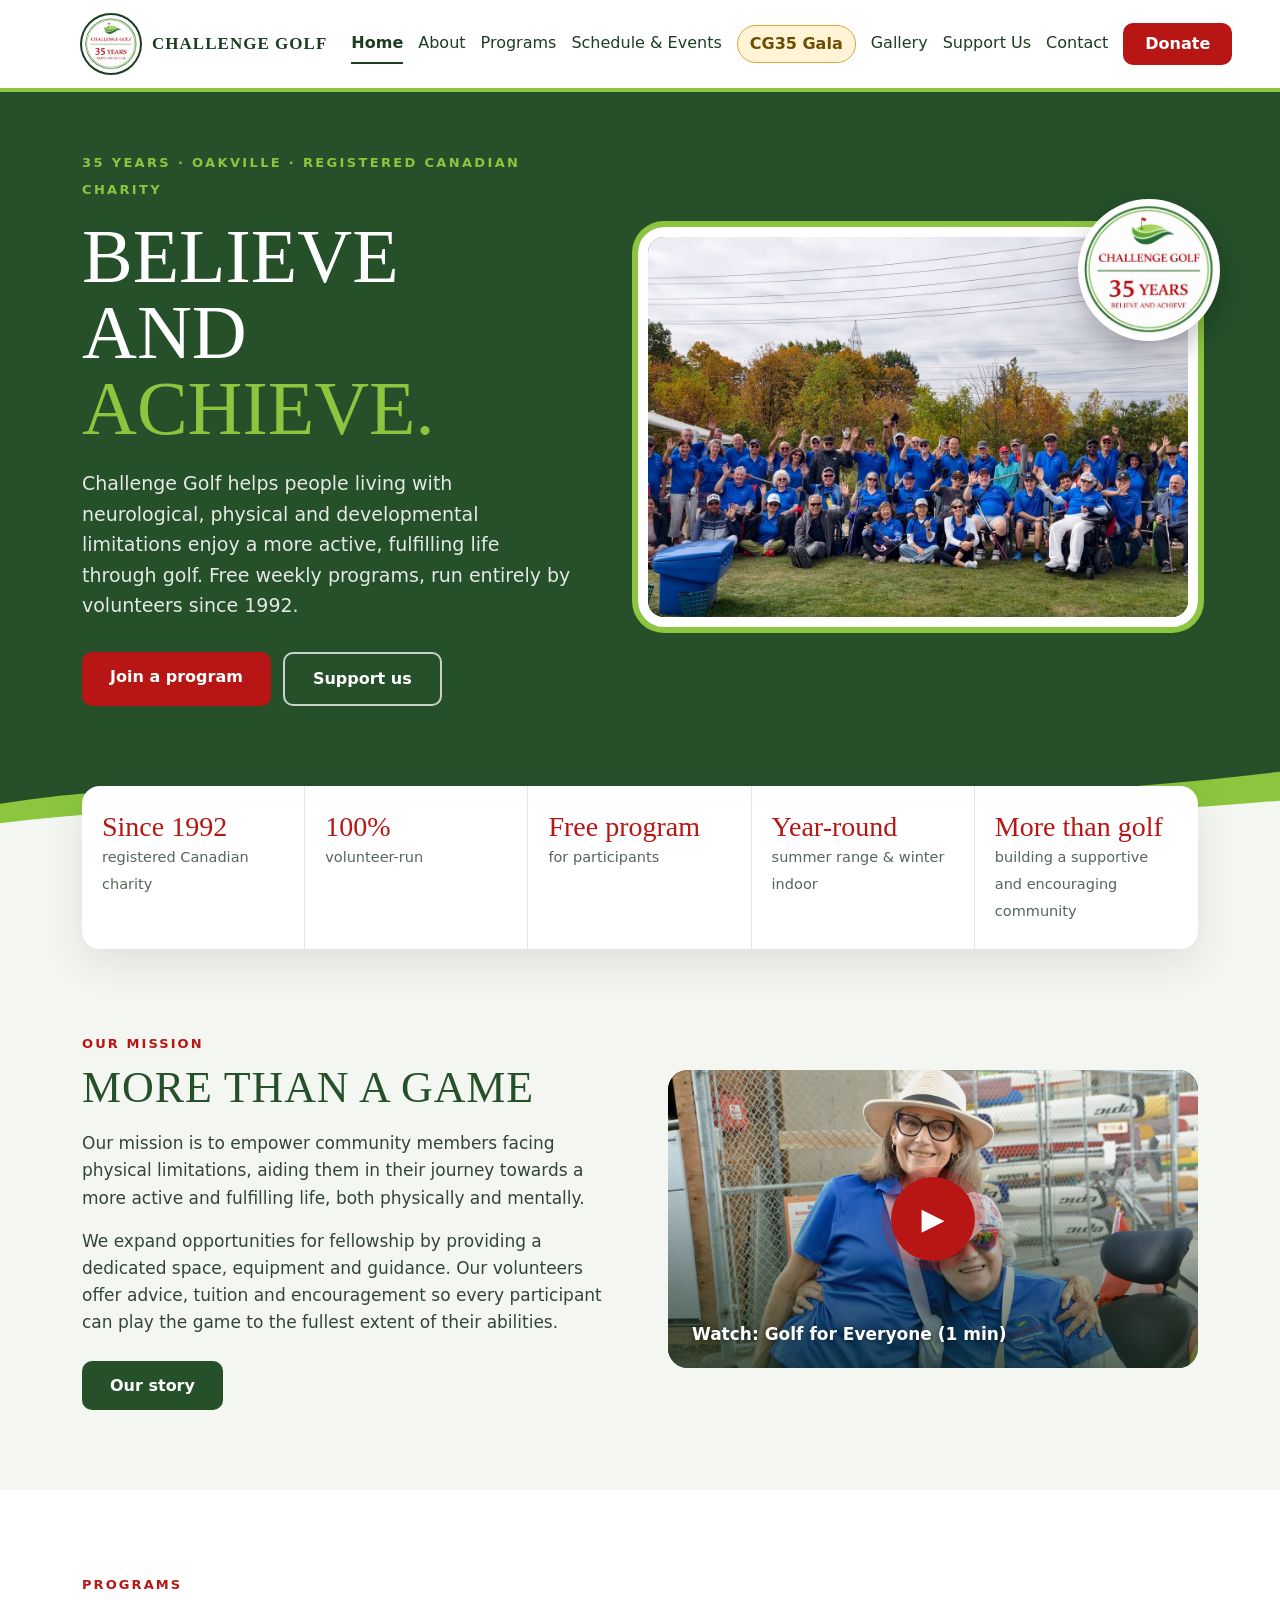
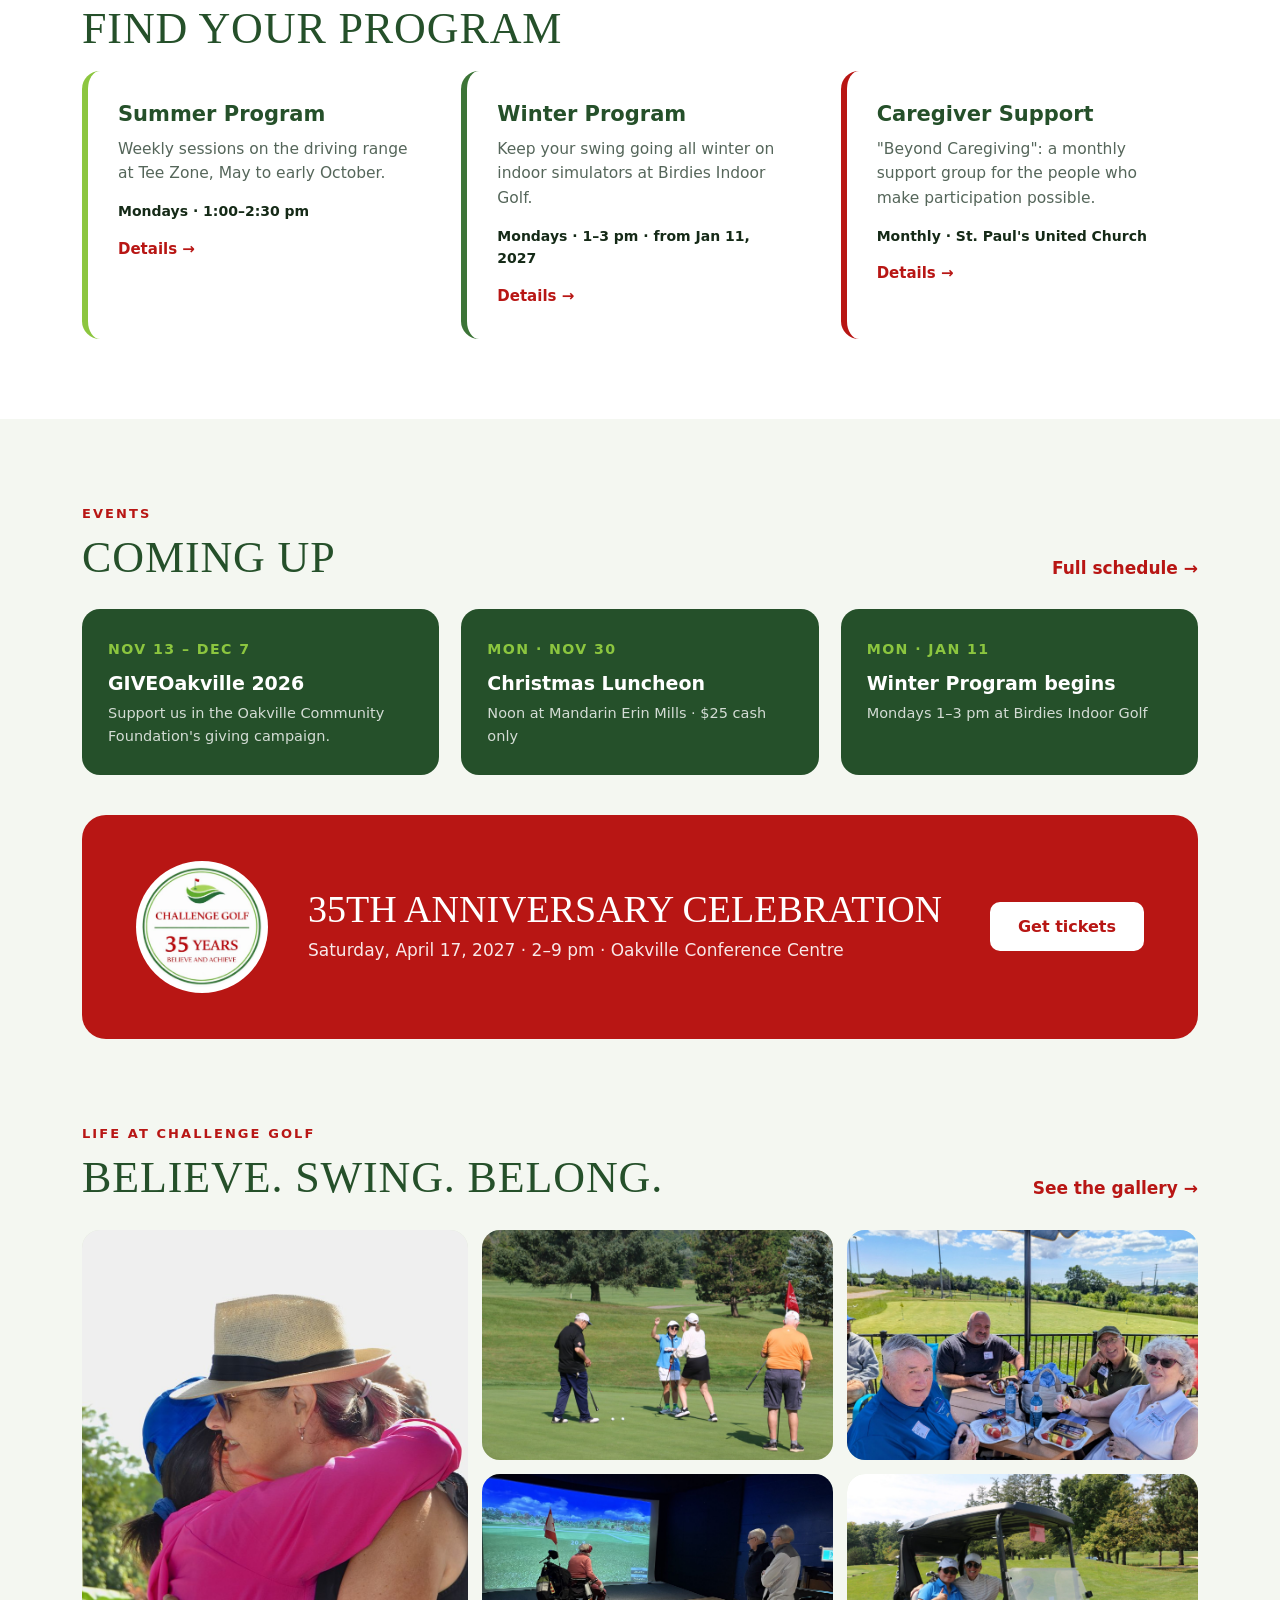
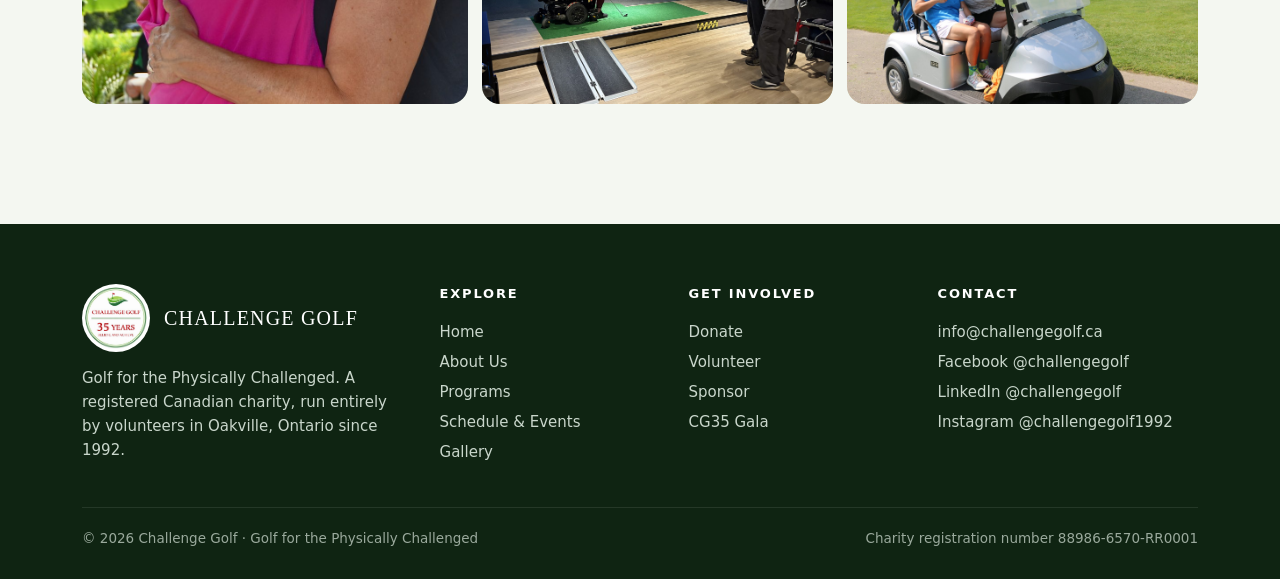
==== commit 1caef0a2: "Refined top bar" ====
--- a/cgsite 10/index.html
+++ b/cgsite 10/index.html
@@ -1,5 +1,5 @@
 <!doctype html><html lang="en"><head><meta charset="utf-8"><meta name="viewport" content="width=device-width,initial-scale=1">
-<title>Challenge Golf | Golf for the Physically Challenged, Oakville</title><meta name="description" content="Free, volunteer-led golf for adults with physical challenges in Oakville since 1992."><link rel="icon" href="img/logo.jpg"><link rel="stylesheet" href="css/style.css?v=202611120558"></head>
+<title>Challenge Golf | Golf for the Physically Challenged, Oakville</title><meta name="description" content="Free, volunteer-led golf for adults with physical challenges in Oakville since 1992."><link rel="icon" href="img/logo.jpg"><link rel="stylesheet" href="css/style.css?v=202611120608"></head>
 <body><header class="sitehead" id="sitehead"><a class="skip" href="#main">Skip to content</a>
 <div class="wrap nav"><a class="brand" href="index.html"><span class="seal"><img src="img/logo.jpg" alt="Challenge Golf 35 Years logo"></span>Challenge Golf</a>
 <nav class="links" id="menu" aria-label="Main"><a href="index.html" class="on ">Home</a><a href="about.html" class="">About</a><a href="programs.html" class="">Programs</a><a href="events.html" class="">Schedule & Events</a><a href="cg35.html" class="hl">CG35 Gala</a><a href="gallery.html" class="">Gallery</a><a href="support.html" class="">Support Us</a><a href="contact.html" class="">Contact</a><a class="btn btn-red" href="support.html#donate">Donate</a></nav>
--- a/cgsite 10/css/style.css
+++ b/cgsite 10/css/style.css
@@ -358,3 +358,17 @@
 .sitehead .burger svg path{stroke:#1d3d21}
 @media (max-width:1180px){.sitehead .links.open{background:#fff;border-bottom:4px solid var(--lime);box-shadow:0 12px 24px rgba(0,0,0,.15)}}
 .skip{color:#1d3d21}
+/* ---- menu refinement: one red (Donate), larger calmer text, gold CG35 badge ---- */
+@media (min-width:1181px){
+  .sitehead .links{gap:22px;font-size:16px}
+  .sitehead .brand{font-size:19px}
+}
+.sitehead .links a{font-weight:500;color:#1d3d21}
+.sitehead .links a:hover,.sitehead .links a.on{color:#1d3d21;border-color:#1d3d21}
+.sitehead .links a.on{font-weight:700}
+.sitehead .links a.hl{color:#6b4e00;font-weight:700;background:#fff4d6;border:1.5px solid #d4a73c;border-radius:999px;padding:5px 12px}
+.sitehead .links a.hl:hover,.sitehead .links a.hl.on{color:#6b4e00;background:#ffe9ad;border-color:#b8891f}
+.sitehead .links .btn-red{font-size:16px;font-weight:700;padding:11px 22px}
+@media (max-width:1180px){.sitehead .links a{font-size:18px;padding:8px 0}.sitehead .links a.hl{padding:6px 14px}}
+.sitehead .brand{flex:none}
+@media (min-width:1181px){.sitehead .links{gap:15px}.sitehead .brand{font-size:17px;letter-spacing:.06em;gap:12px}.sitehead .nav{gap:24px}}
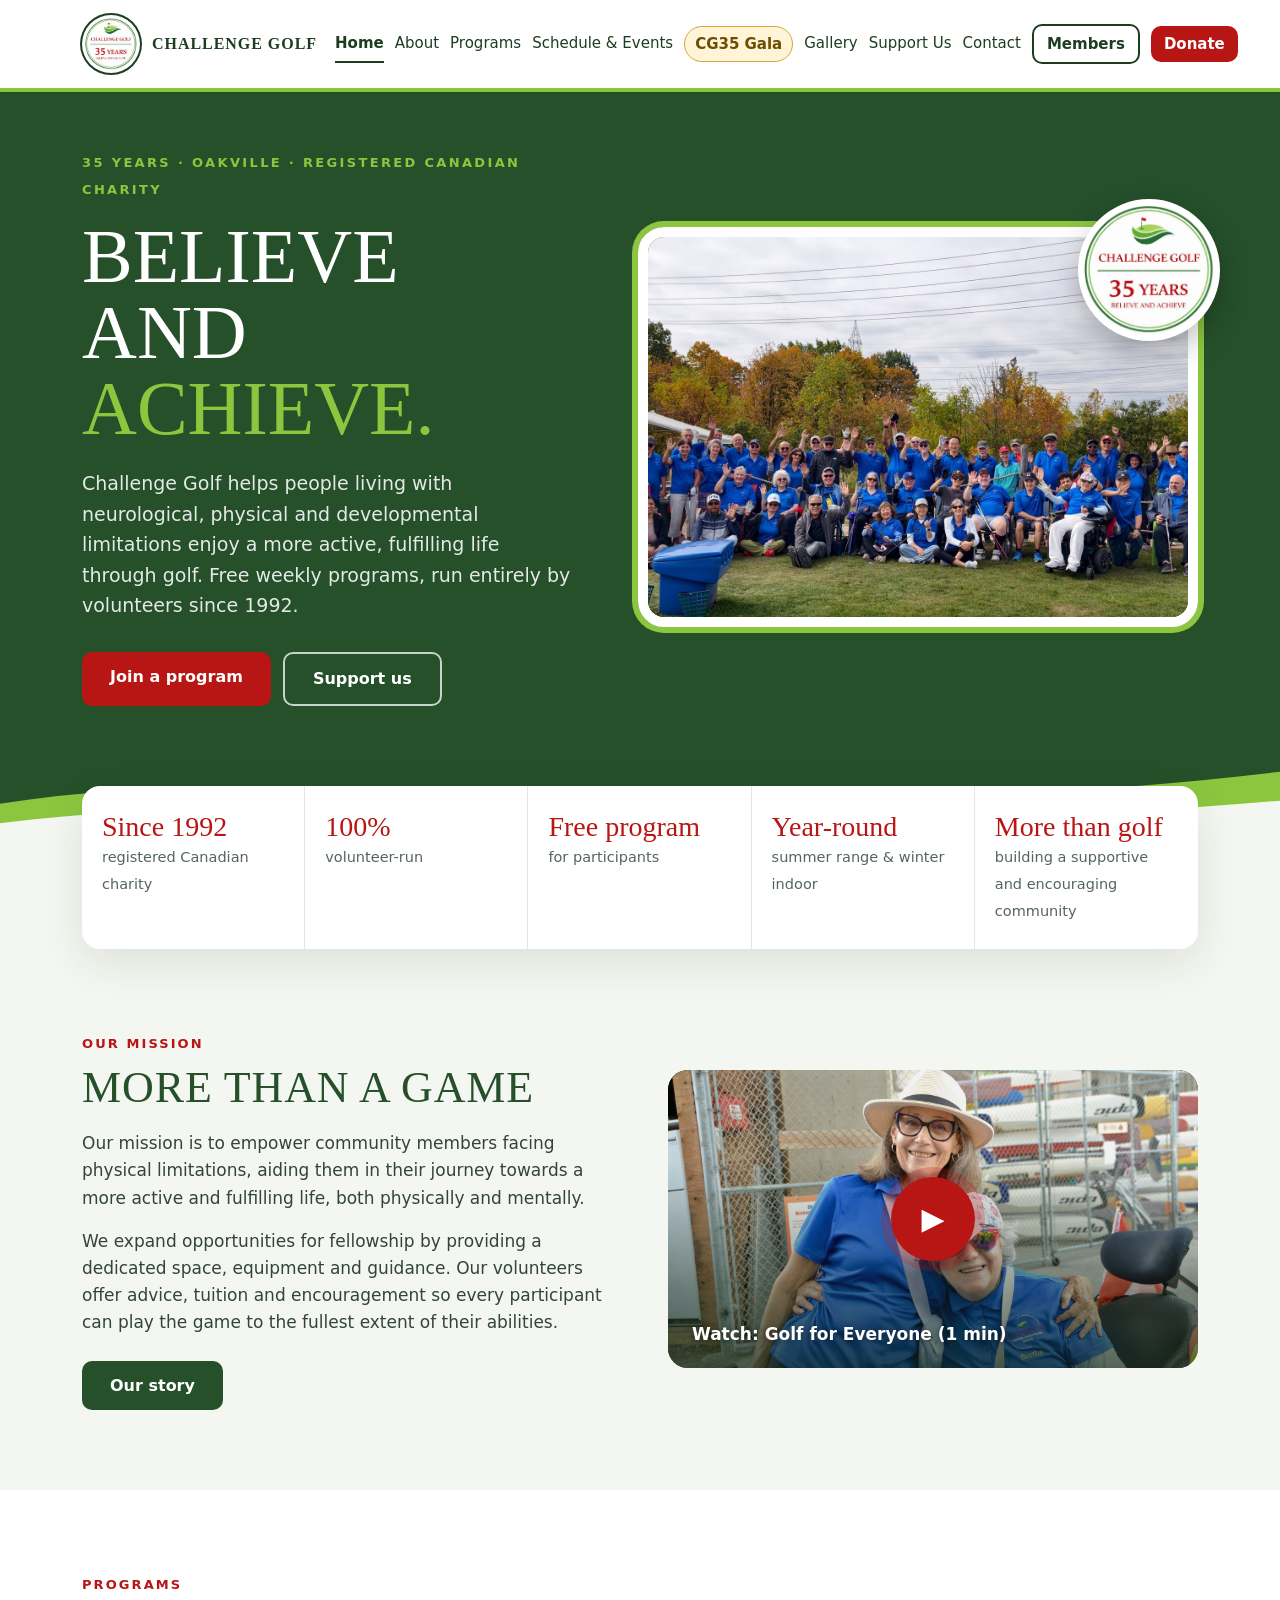
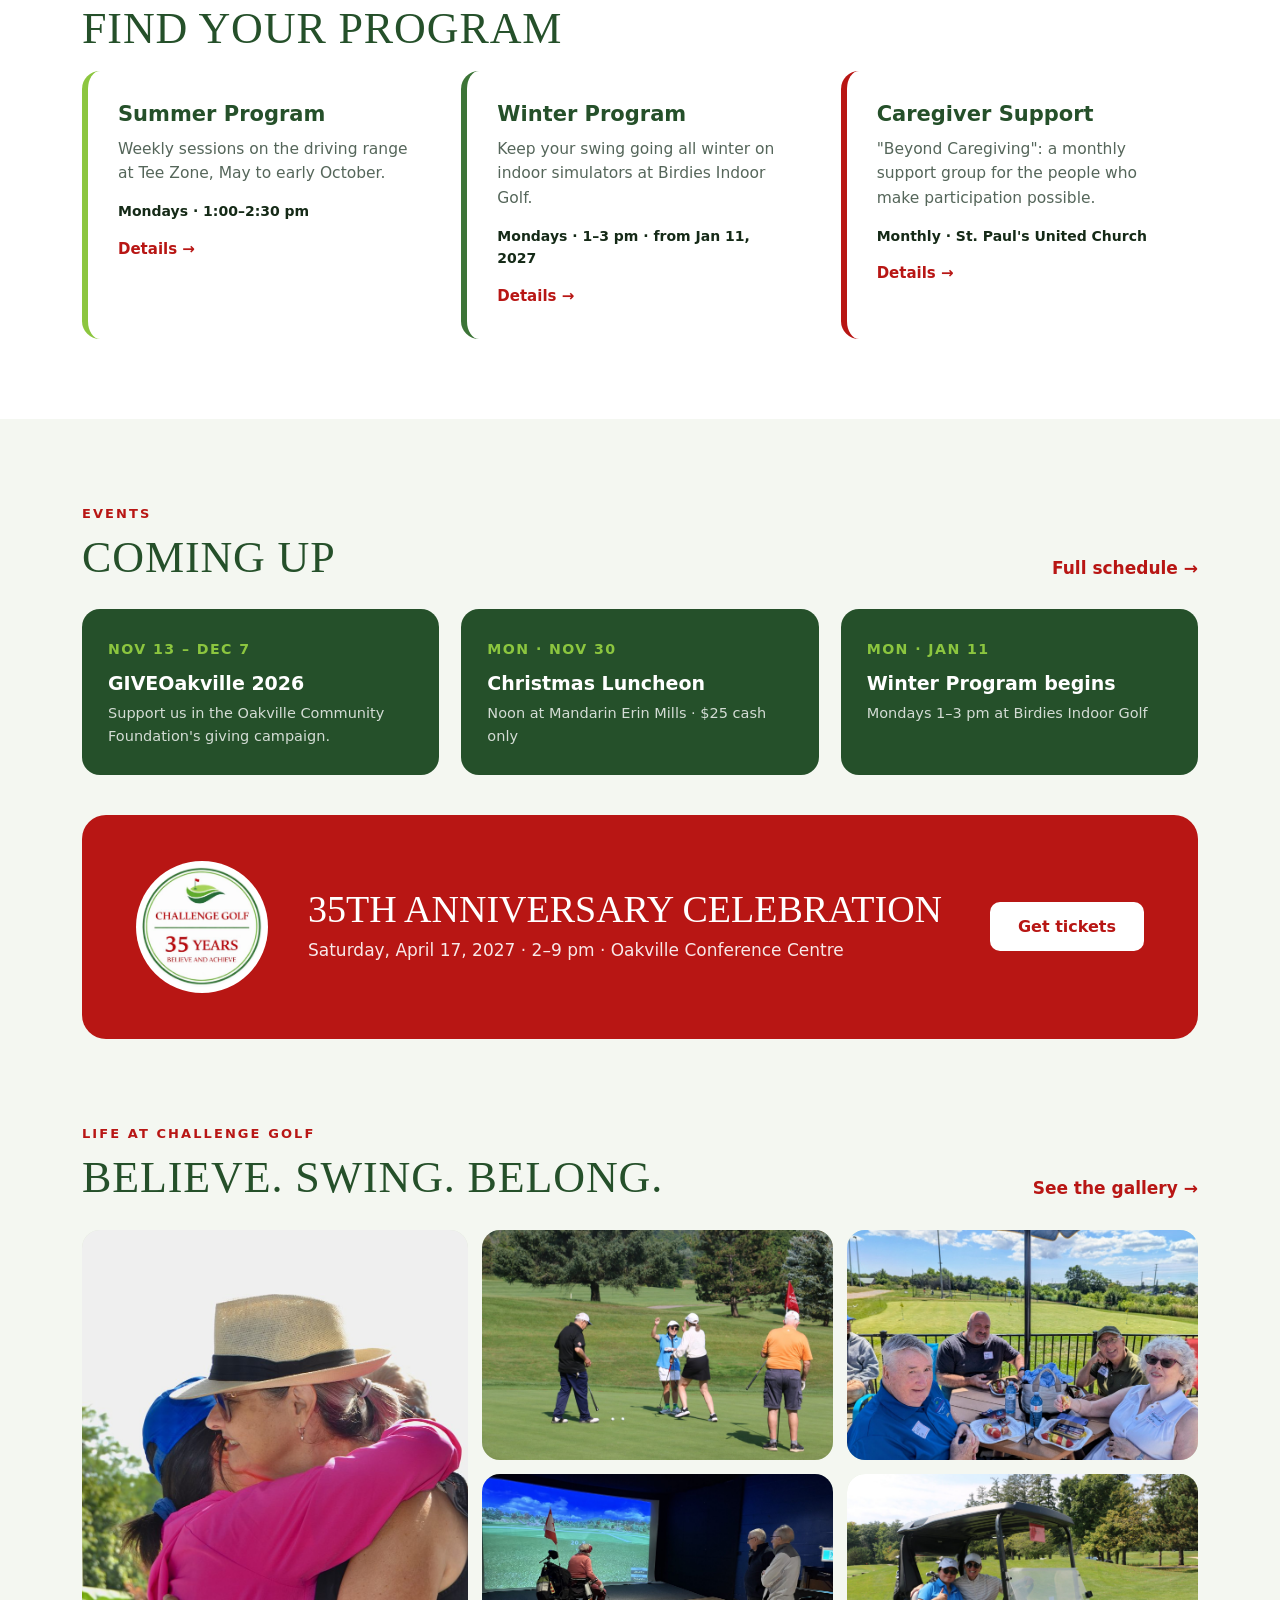
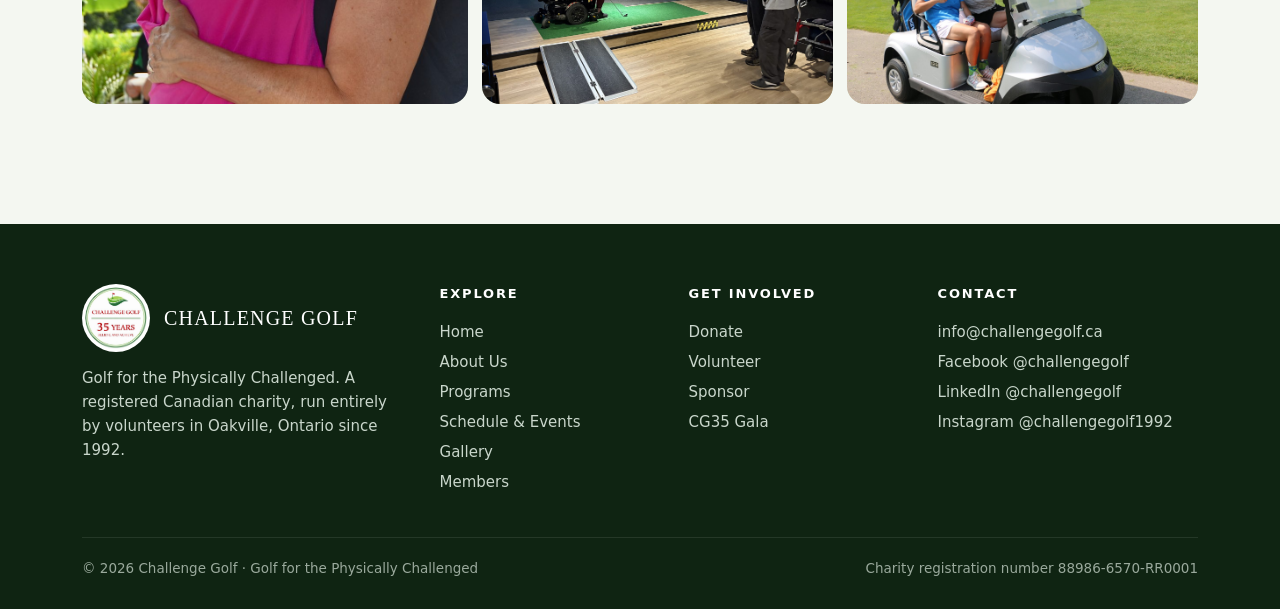
==== commit 3d8a07a7: "Members page in menu and footer" ====
--- a/cgsite 10/index.html
+++ b/cgsite 10/index.html
@@ -1,8 +1,8 @@
 <!doctype html><html lang="en"><head><meta charset="utf-8"><meta name="viewport" content="width=device-width,initial-scale=1">
-<title>Challenge Golf | Golf for the Physically Challenged, Oakville</title><meta name="description" content="Free, volunteer-led golf for adults with physical challenges in Oakville since 1992."><link rel="icon" href="img/logo.jpg"><link rel="stylesheet" href="css/style.css?v=202611120608"></head>
+<title>Challenge Golf | Golf for the Physically Challenged, Oakville</title><meta name="description" content="Free, volunteer-led golf for adults with physical challenges in Oakville since 1992."><link rel="icon" href="img/logo.jpg"><link rel="stylesheet" href="css/style.css?v=202611131448"></head>
 <body><header class="sitehead" id="sitehead"><a class="skip" href="#main">Skip to content</a>
 <div class="wrap nav"><a class="brand" href="index.html"><span class="seal"><img src="img/logo.jpg" alt="Challenge Golf 35 Years logo"></span>Challenge Golf</a>
-<nav class="links" id="menu" aria-label="Main"><a href="index.html" class="on ">Home</a><a href="about.html" class="">About</a><a href="programs.html" class="">Programs</a><a href="events.html" class="">Schedule & Events</a><a href="cg35.html" class="hl">CG35 Gala</a><a href="gallery.html" class="">Gallery</a><a href="support.html" class="">Support Us</a><a href="contact.html" class="">Contact</a><a class="btn btn-red" href="support.html#donate">Donate</a></nav>
+<nav class="links" id="menu" aria-label="Main"><a href="index.html" class="on ">Home</a><a href="about.html" class="">About</a><a href="programs.html" class="">Programs</a><a href="events.html" class="">Schedule & Events</a><a href="cg35.html" class="hl">CG35 Gala</a><a href="gallery.html" class="">Gallery</a><a href="support.html" class="">Support Us</a><a href="contact.html" class="">Contact</a><a class="btn btn-mem" href="members.html">Members</a><a class="btn btn-red" href="support.html#donate">Donate</a></nav>
 <button class="burger" aria-label="Open menu" onclick="document.getElementById('menu').classList.toggle('open')">
 <svg width="30" height="30" viewBox="0 0 24 24"><path d="M4 7h16M4 12h16M4 17h16" stroke="#1d3d21" stroke-width="2" stroke-linecap="round"/></svg></button></div></header><div class="top"><div class="wrap hero"><div><span class="kicker">35 years · Oakville · Registered Canadian charity</span>
 <h1>Believe<br>and <b>achieve.</b></h1>
@@ -40,7 +40,7 @@
 </main><footer><div class="wrap"><div class="cols">
 <div><div class="fbrand"><span class="seal"><img src="img/logo.jpg" alt=""></span>Challenge Golf</div>
 <p style="margin-top:14px;max-width:320px">Golf for the Physically Challenged. A registered Canadian charity, run entirely by volunteers in Oakville, Ontario since 1992.</p></div>
-<div><h5>Explore</h5><a href="index.html">Home</a><a href="about.html">About Us</a><a href="programs.html">Programs</a><a href="events.html">Schedule &amp; Events</a><a href="gallery.html">Gallery</a></div>
+<div><h5>Explore</h5><a href="index.html">Home</a><a href="about.html">About Us</a><a href="programs.html">Programs</a><a href="events.html">Schedule &amp; Events</a><a href="gallery.html">Gallery</a><a href="members.html">Members</a></div>
 <div><h5>Get involved</h5><a href="support.html#donate">Donate</a><a href="support.html#volunteer">Volunteer</a><a href="support.html#sponsor">Sponsor</a><a href="cg35.html">CG35 Gala</a></div>
 <div><h5>Contact</h5><a href="mailto:info@challengegolf.ca">info@challengegolf.ca</a><a href="https://www.facebook.com/profile.php?id=61550304226608" target="_blank" rel="noopener">Facebook @challengegolf</a><a href="https://www.linkedin.com/company/challengegolf" target="_blank" rel="noopener">LinkedIn @challengegolf</a><a href="https://www.instagram.com/challengegolf1992" target="_blank" rel="noopener">Instagram @challengegolf1992</a></div>
 </div><div class="legal"><span>© 2026 Challenge Golf · Golf for the Physically Challenged</span><span>Charity registration number 88986-6570-RR0001</span></div></div></footer><script>
--- a/cgsite 10/css/style.css
+++ b/cgsite 10/css/style.css
@@ -372,3 +372,15 @@
 @media (max-width:1180px){.sitehead .links a{font-size:18px;padding:8px 0}.sitehead .links a.hl{padding:6px 14px}}
 .sitehead .brand{flex:none}
 @media (min-width:1181px){.sitehead .links{gap:15px}.sitehead .brand{font-size:17px;letter-spacing:.06em;gap:12px}.sitehead .nav{gap:24px}}
+/* ---- members page ---- */
+.formbox{max-width:820px;margin:30px auto 0;background:#fff;border-radius:20px;box-shadow:0 10px 30px rgba(21,42,23,.1);overflow:hidden;border-top:6px solid var(--lime)}
+.formbox iframe{display:block;width:100%;height:1400px;border:0}
+.mtiles{grid-template-columns:repeat(2,1fr)}
+@media (max-width:760px){.formbox iframe{height:1700px}}
+.mtiles .tile{background:#fff}.tiles.big .tile.special{background:var(--green-d)}
+.tiles.big.mtiles .tile{background:#fff;box-shadow:0 4px 16px rgba(21,42,23,.06)}.tiles.big.mtiles .tile.special{background:var(--green-d)}
+/* members button in menu */
+.sitehead .links .btn-mem{background:#fff;color:#1d3d21;border:2px solid #1d3d21;font-weight:700;padding:9px 18px;font-size:16px}
+.sitehead .links .btn-mem:hover,.sitehead .links .btn-mem.on{background:#1d3d21;color:#fff}
+@media (min-width:1181px){.sitehead .links{gap:13px}.sitehead .links .btn-red,.sitehead .links .btn-mem{padding:9px 16px}}
+@media (min-width:1181px){.sitehead .links{gap:11px;font-size:15px}.sitehead .links .btn-red,.sitehead .links .btn-mem{padding:9px 13px;font-size:15px}.sitehead .links a.hl{padding:5px 10px}.sitehead .nav{gap:18px}.sitehead .brand{font-size:16px}}
